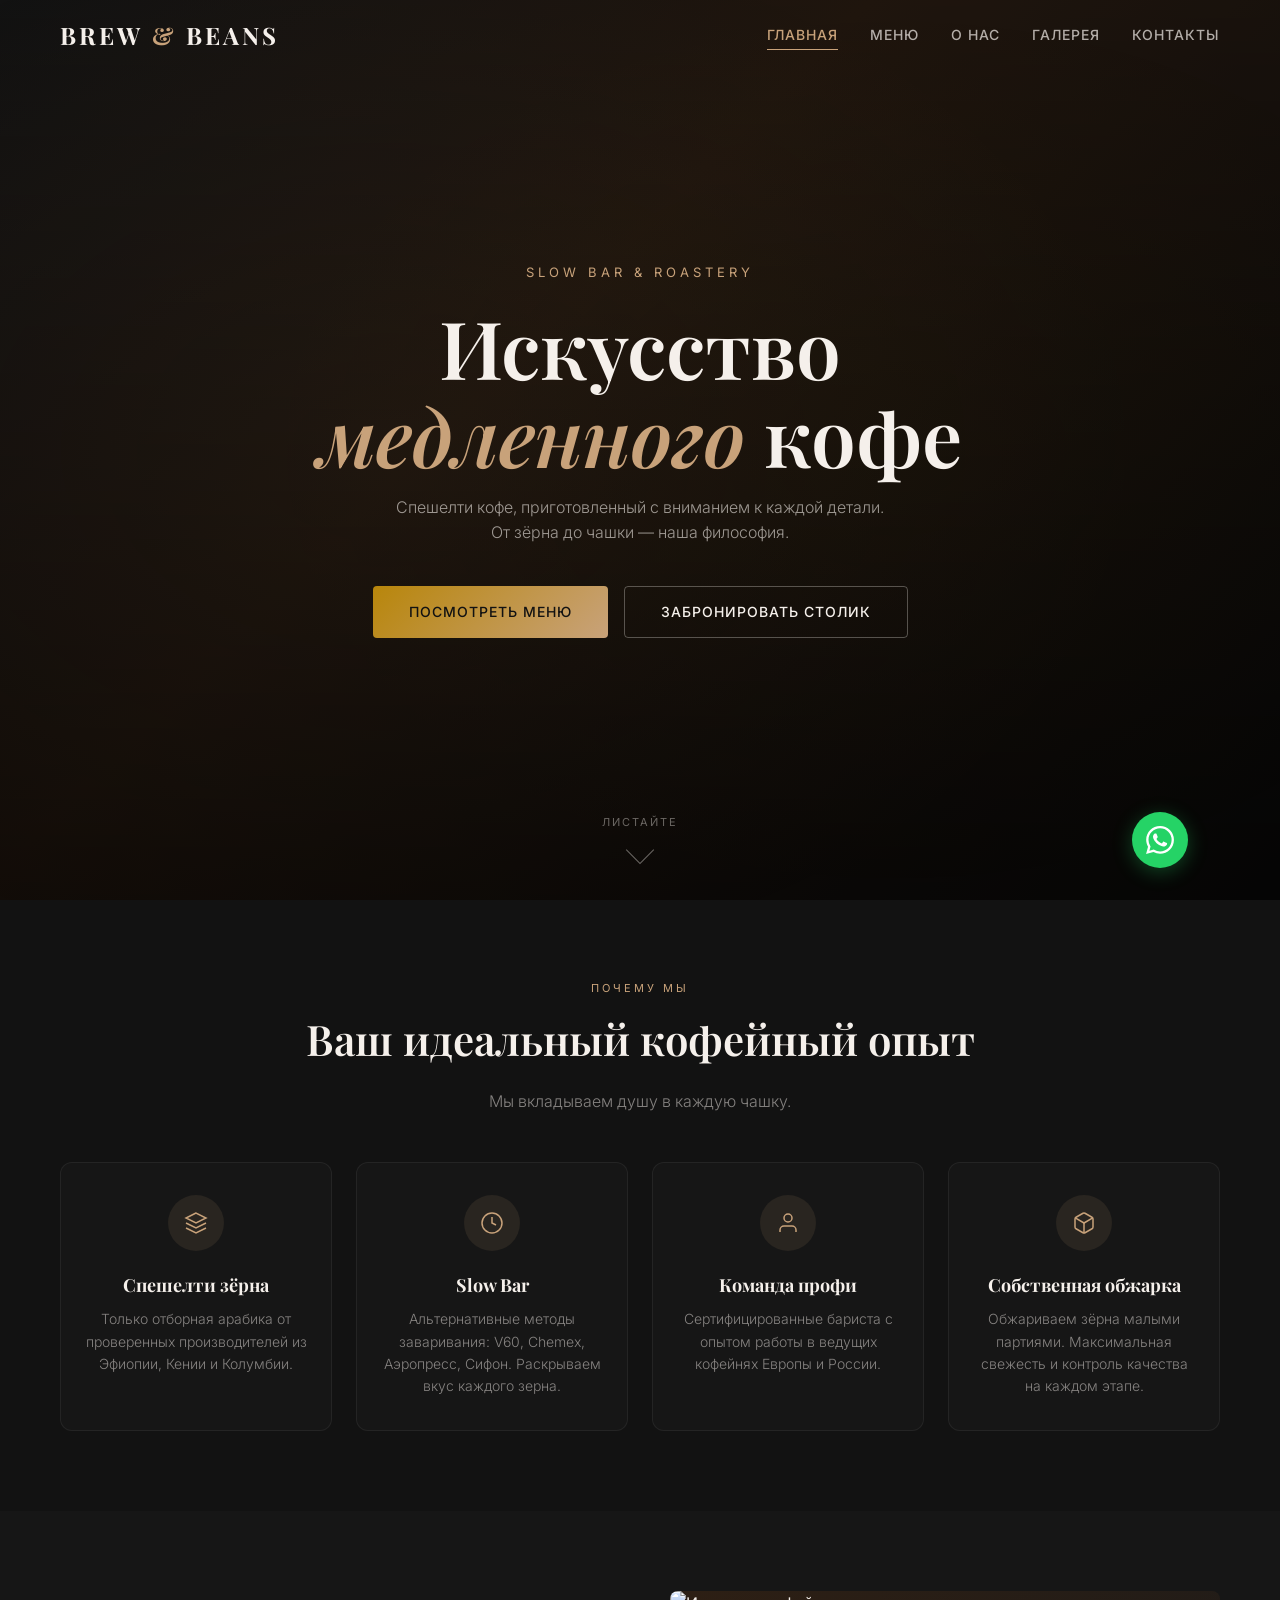
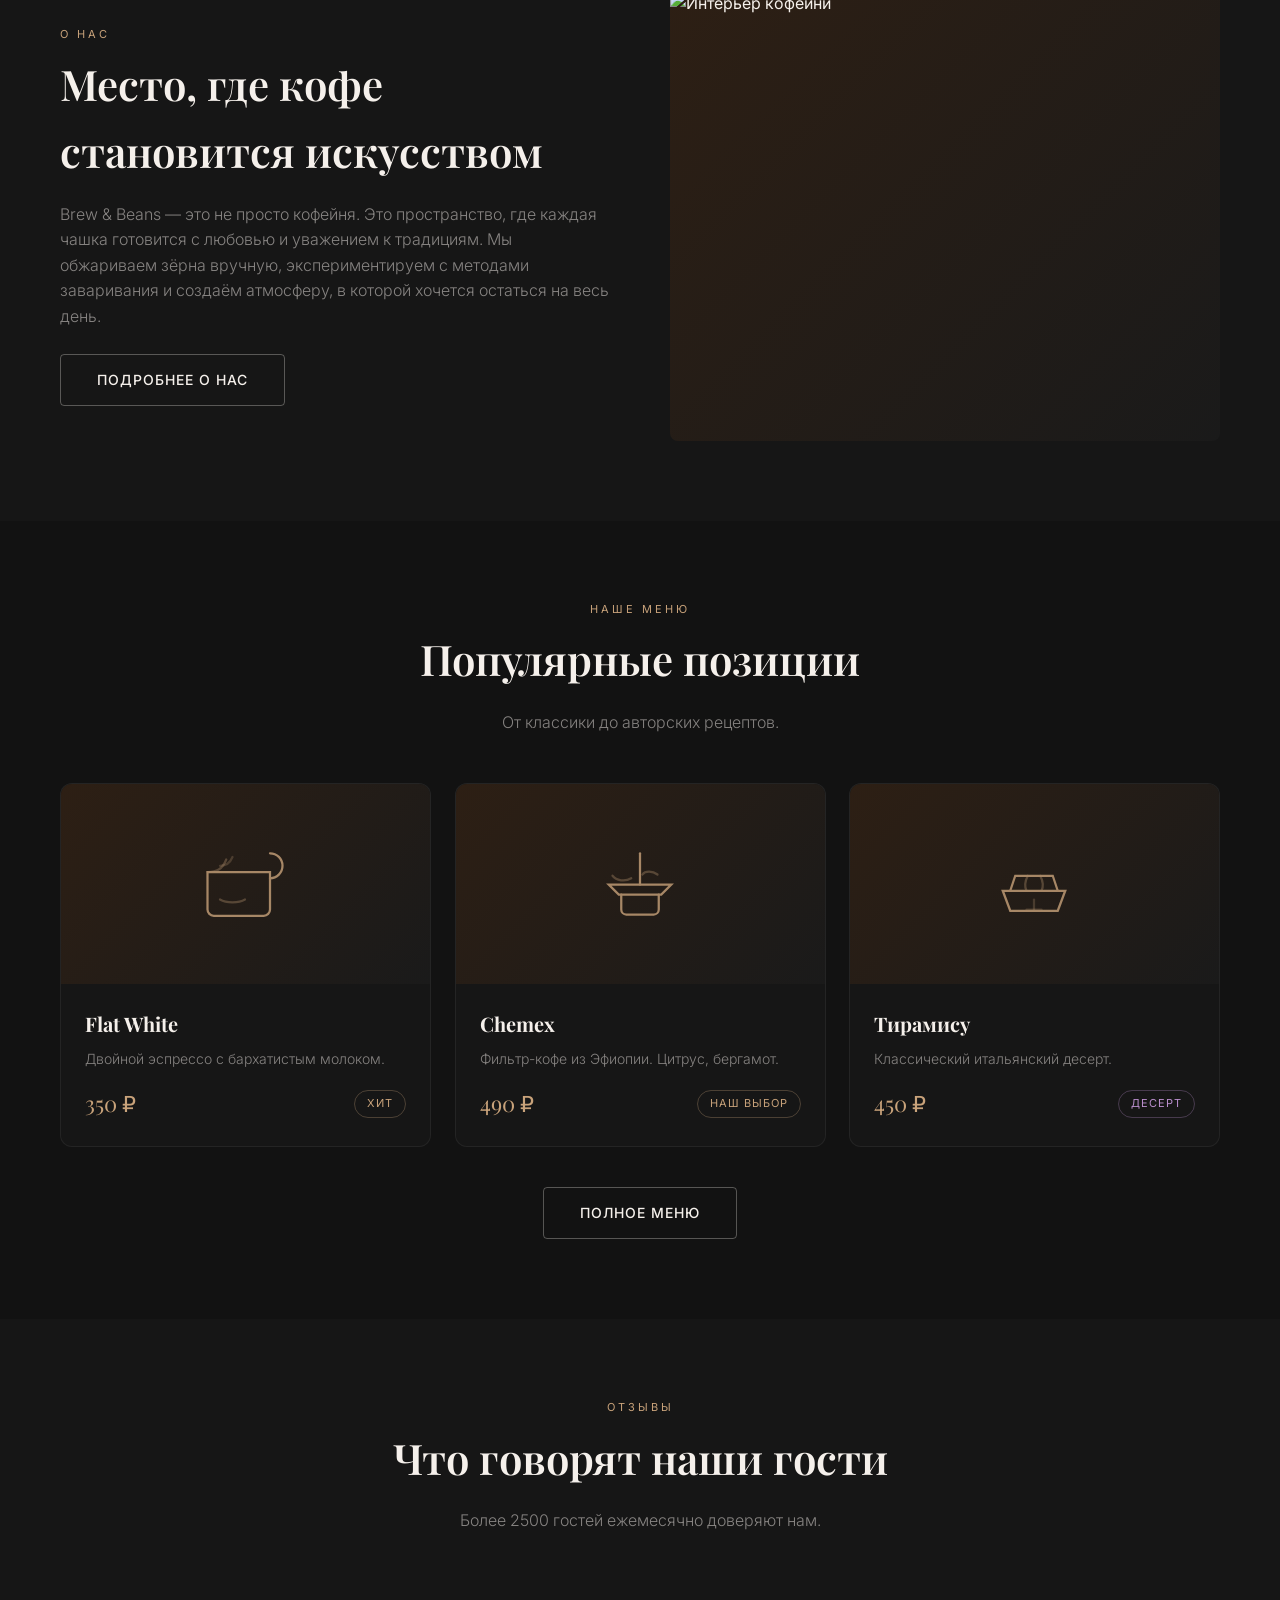
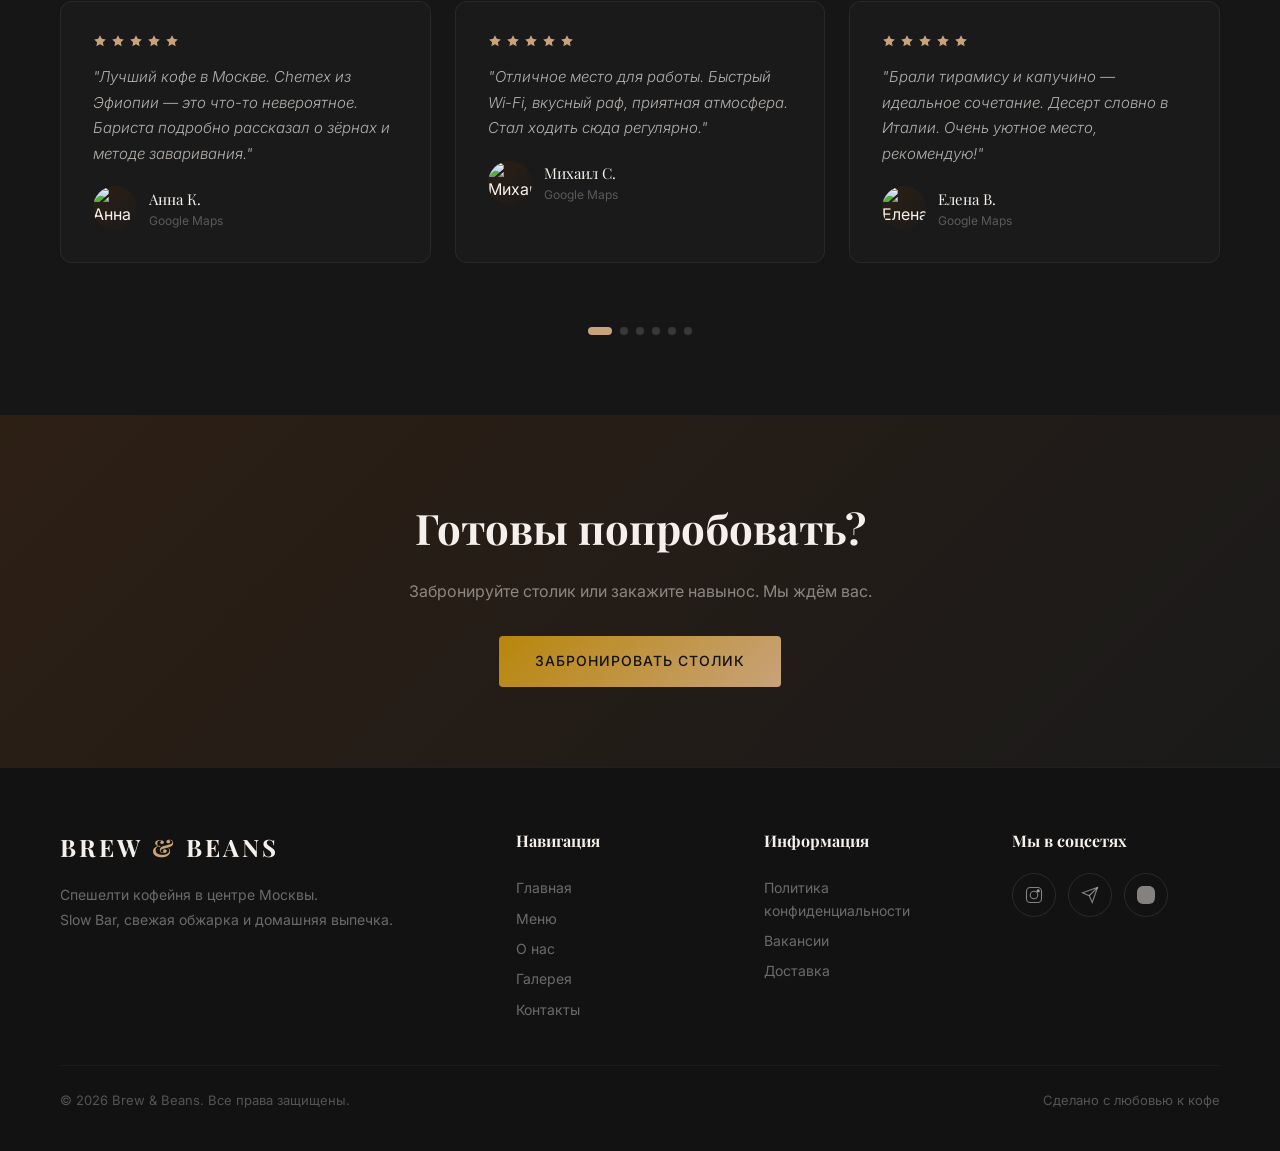
==== brew-beans/multipage/index.html @ a5027719 "Add files via upload" ====
<!DOCTYPE html>
<html lang="ru">
<head>
  <meta charset="UTF-8">
  <meta name="viewport" content="width=device-width, initial-scale=1.0">
  <title>BREW & BEANS — Спешелти кофейня в Москве</title>
  <meta name="description" content="Спешелти кофейня Brew & Beans в центре Москвы. Slow Bar, свежая обжарка, домашняя выпечка. Забронируйте столик!">
  <meta property="og:title" content="BREW & BEANS — Искусство медленного кофе">
  <meta property="og:description" content="Спешелти кофейня в центре Москвы. Slow Bar, свежая обжарка, домашняя выпечка.">
  <meta property="og:type" content="website">
  <meta property="og:locale" content="ru_RU">
  <link rel="icon" href="data:image/svg+xml,%3Csvg xmlns='http://www.w3.org/2000/svg' viewBox='0 0 100 100'%3E%3Ctext y='.9em' font-size='90'%3E☕%3C/text%3E%3C/svg%3E">
  <link rel="preconnect" href="https://fonts.googleapis.com">
  <link rel="preconnect" href="https://fonts.gstatic.com" crossorigin>
  <link href="https://fonts.googleapis.com/css2?family=Inter:wght@300;400;500;600&family=Playfair+Display:ital,wght@0,400;0,500;0,600;0,700;1,400&display=swap" rel="stylesheet">
  <link rel="stylesheet" href="css/style.css">
</head>
<body>

<!-- ========== ШАПКА ========== -->
<header class="header" id="header">
  <div class="container">
    <a href="index.html" class="logo">BREW <span>&</span> BEANS</a>
    <nav class="nav">
      <a href="index.html" class="active">Главная</a>
      <a href="menu.html">Меню</a>
      <a href="about.html">О нас</a>
      <a href="gallery.html">Галерея</a>
      <a href="contact.html">Контакты</a>
    </nav>
    <button class="burger" id="burger" type="button" aria-label="Меню">
      <span></span><span></span><span></span>
    </button>
  </div>
</header>

<!-- ========== МОБИЛЬНОЕ МЕНЮ ========== -->
<div class="mobile-menu" id="mobileMenu">
  <a href="index.html" data-mobile-link>Главная</a>
  <a href="menu.html" data-mobile-link>Меню</a>
  <a href="about.html" data-mobile-link>О нас</a>
  <a href="gallery.html" data-mobile-link>Галерея</a>
  <a href="contact.html" data-mobile-link>Контакты</a>
</div>

<!-- ========== HERO ========== -->
<section class="hero" id="hero">
  <div class="hero-overlay"></div>
  <div class="hero-parallax"></div>
  <div class="hero-content">
    <p class="hero-subtitle reveal">Slow Bar & Roastery</p>
    <h1 class="hero-title reveal reveal-delay-1">
      Искусство <i>медленного</i> кофе
    </h1>
    <p class="hero-desc reveal reveal-delay-2">
      Спешелти кофе, приготовленный с вниманием к каждой детали.
      От зёрна до чашки — наша философия.
    </p>
    <div class="hero-buttons reveal reveal-delay-3">
      <a href="menu.html" class="btn btn-primary">Посмотреть меню</a>
      <a href="contact.html" class="btn btn-outline">Забронировать столик</a>
    </div>
  </div>
  <div class="hero-scroll">
    <span>Листайте</span>
    <div class="arrow"></div>
  </div>
</section>

<!-- ========== ПРЕИМУЩЕСТВА ========== -->
<section class="section">
  <div class="container">
    <div style="text-align: center; margin-bottom: 16px;">
      <p class="section-label reveal">Почему мы</p>
      <h2 class="section-title reveal reveal-delay-1">
        Ваш идеальный кофейный опыт
      </h2>
      <p class="section-desc reveal reveal-delay-2" style="margin: 0 auto;">
        Мы вкладываем душу в каждую чашку.
      </p>
    </div>
    <div class="features-grid">
      <div class="feature-card reveal reveal-delay-1">
        <div class="feature-icon">
          <svg width="24" height="24" viewBox="0 0 24 24" fill="none" stroke="currentColor" stroke-width="1.5"><path d="M12 2L2 7l10 5 10-5-10-5z"/><path d="M2 17l10 5 10-5"/><path d="M2 12l10 5 10-5"/></svg>
        </div>
        <h3>Спешелти зёрна</h3>
        <p>Только отборная арабика от проверенных производителей из Эфиопии, Кении и Колумбии.</p>
      </div>
      <div class="feature-card reveal reveal-delay-2">
        <div class="feature-icon">
          <svg width="24" height="24" viewBox="0 0 24 24" fill="none" stroke="currentColor" stroke-width="1.5"><circle cx="12" cy="12" r="10"/><polyline points="12 6 12 12 16 14"/></svg>
        </div>
        <h3>Slow Bar</h3>
        <p>Альтернативные методы заваривания: V60, Chemex, Аэропресс, Сифон. Раскрываем вкус каждого зерна.</p>
      </div>
      <div class="feature-card reveal reveal-delay-3">
        <div class="feature-icon">
          <svg width="24" height="24" viewBox="0 0 24 24" fill="none" stroke="currentColor" stroke-width="1.5"><path d="M20 21v-2a4 4 0 0 0-4-4H8a4 4 0 0 0-4 4v2"/><circle cx="12" cy="7" r="4"/></svg>
        </div>
        <h3>Команда профи</h3>
        <p>Сертифицированные бариста с опытом работы в ведущих кофейнях Европы и России.</p>
      </div>
      <div class="feature-card reveal reveal-delay-4">
        <div class="feature-icon">
          <svg width="24" height="24" viewBox="0 0 24 24" fill="none" stroke="currentColor" stroke-width="1.5"><path d="M21 16V8a2 2 0 0 0-1-1.73l-7-4a2 2 0 0 0-2 0l-7 4A2 2 0 0 0 3 8v8a2 2 0 0 0 1 1.73l7 4a2 2 0 0 0 2 0l7-4A2 2 0 0 0 21 16z"/><polyline points="3.27 6.96 12 12.01 20.73 6.96"/><line x1="12" y1="22.08" x2="12" y2="12"/></svg>
        </div>
        <h3>Собственная обжарка</h3>
        <p>Обжариваем зёрна малыми партиями. Максимальная свежесть и контроль качества на каждом этапе.</p>
      </div>
    </div>
  </div>
</section>

<!-- ========== О НАС (ПРЕВЬЮ) ========== -->
<section class="section" style="background: rgba(255,255,255,0.015);">
  <div class="container">
    <div class="about-preview-grid">
      <div>
        <p class="section-label reveal">О нас</p>
        <h2 class="section-title reveal reveal-delay-1">
          Место, где кофе<br>становится искусством
        </h2>
        <p class="section-desc reveal reveal-delay-2" style="margin-bottom: 24px;">
          Brew & Beans — это не просто кофейня. Это пространство,
          где каждая чашка готовится с любовью и уважением к традициям.
          Мы обжариваем зёрна вручную, экспериментируем с методами
          заваривания и создаём атмосферу, в которой хочется
          остаться на весь день.
        </p>
        <div class="reveal reveal-delay-3">
          <a href="about.html" class="btn btn-outline">Подробнее о нас</a>
        </div>
      </div>
      <img
        class="about-preview-image reveal reveal-delay-1"
        src="https://images.unsplash.com/photo-1495474472287-4d71bcdd2085?auto=format&fit=crop&w=800&h=900&q=80"
        alt="Интерьер кофейни"
        loading="lazy"
      >
    </div>
  </div>
</section>

<!-- ========== МЕНЮ (ПРЕВЬЮ) ========== -->
<section class="section">
  <div class="container">
    <div style="text-align: center; margin-bottom: 16px;">
      <p class="section-label reveal">Наше меню</p>
      <h2 class="section-title reveal reveal-delay-1">
        Популярные позиции
      </h2>
      <p class="section-desc reveal reveal-delay-2" style="margin: 0 auto;">
        От классики до авторских рецептов.
      </p>
    </div>
    <div class="menu-grid" id="indexMenuGrid">
      <!-- JS -->
    </div>
    <div style="text-align: center; margin-top: 40px;" class="reveal">
      <a href="menu.html" class="btn btn-outline">Полное меню</a>
    </div>
  </div>
</section>

<!-- ========== ОТЗЫВЫ ========== -->
<section class="section" style="background:rgba(255,255,255,0.015);">
  <div class="container">
    <div style="text-align: center; margin-bottom: 16px;">
      <p class="section-label reveal">Отзывы</p>
      <h2 class="section-title reveal reveal-delay-1">Что говорят наши гости</h2>
      <p class="section-desc reveal reveal-delay-2" style="margin: 0 auto;">Более 2500 гостей ежемесячно доверяют нам.</p>
    </div>
    <div class="reviews-track reveal" id="reviewsTrack"></div>
    <div class="reviews-dots reveal" id="reviewsDots"></div>
  </div>
</section>

<!-- ========== CTA ========== -->
<section class="cta">
  <div class="container">
    <h2 class="reveal">Готовы попробовать?</h2>
    <p class="reveal reveal-delay-1">Забронируйте столик или закажите навынос. Мы ждём вас.</p>
    <div class="reveal reveal-delay-2">
      <a href="contact.html" class="btn btn-primary">Забронировать столик</a>
    </div>
  </div>
</section>

<!-- ========== ПОДВАЛ ========== -->
<footer class="footer" id="footer">
  <div class="container">
    <div class="footer-grid">
      <div class="footer-brand">
        <a href="index.html" class="logo">BREW <span>&</span> BEANS</a>
        <p>Спешелти кофейня в центре Москвы.<br>Slow Bar, свежая обжарка и домашняя выпечка.</p>
      </div>
      <div class="footer-links">
        <h4>Навигация</h4>
        <a href="index.html">Главная</a>
        <a href="menu.html">Меню</a>
        <a href="about.html">О нас</a>
        <a href="gallery.html">Галерея</a>
        <a href="contact.html">Контакты</a>
      </div>
      <div class="footer-links">
        <h4>Информация</h4>
        <a href="#">Политика конфиденциальности</a>
        <a href="#">Вакансии</a>
        <a href="#">Доставка</a>
      </div>
      <div>
        <h4>Мы в соцсетях</h4>
        <div class="footer-social">
          <a href="#" aria-label="Instagram">
            <svg width="18" height="18" viewBox="0 0 24 24" fill="none" stroke="currentColor" stroke-width="1.5"><rect x="2" y="2" width="20" height="20" rx="5"/><circle cx="12" cy="12" r="5"/><circle cx="17.5" cy="6.5" r="1.5" fill="currentColor"/></svg>
          </a>
          <a href="#" aria-label="Telegram">
            <svg width="18" height="18" viewBox="0 0 24 24" fill="none" stroke="currentColor" stroke-width="1.5"><path d="M22 2 11 13"/><path d="M22 2 15 22 11 13 2 9 22 2z"/></svg>
          </a>
          <a href="#" aria-label="VK">
            <svg width="18" height="18" viewBox="0 0 24 24" fill="currentColor"><path d="M15.684 0H8.316C3.606 0 0 3.606 0 8.316v7.368C0 20.394 3.606 24 8.316 24h7.368C20.394 24 24 20.394 24 15.684V8.316C24 3.606 20.394 0 15.684 0zm3.6 16.772h-1.5c-.6 0-.78-.456-1.44-1.296-.72-.78-1.02-.876-1.2-.876-.24 0-.36.12-.36.72v1.02c0 .3-.12.48-.54.48a5.11 5.11 0 0 1-2.22-.9c-1.56-.96-2.76-2.88-2.88-3.06-.12-.24-.24-.48-.24-.72 0-.18.12-.36.24-.36s.36-.12.48-.12.18-.12.12-.24c-.06-.12-.24-.48-.36-.72-.3-.72-.84-1.56-1.2-2.04-.18-.24-.36-.36-.6-.36h-.48c-.18 0-.36.12-.36.36v.6c0 .36.12.72.24 1.02.6 1.2 1.56 2.28 1.68 2.4.12.12.24.24.24.36 0 .12-.12.24-.24.36-.24.24-.36.48-.36.72 0 .24.12.48.24.6.6.72 1.68 1.74 1.68 1.74s.12.12.12.24c0 .12-.12.24-.24.36-.36.36-1.08 1.2-1.2 1.44-.12.24-.36.48-.12.72.24.24.72.36 1.08.48.48.12.96.36 1.44.72.48.36.96.84 1.44 1.44.36.48.72.96 1.08 1.2.24.12.48.24.72.24h1.5c.36 0 .6-.24.6-.6v-1.44c0-.36.12-.6.36-.6.24 0 .48.12.84.6.24.36.48.72.84 1.08.24.24.48.48.84.48h1.5c.36 0 .6-.24.6-.6-.06-.48-.84-1.44-1.68-2.4-.48-.6-.84-1.08-.96-1.32-.12-.24-.12-.48 0-.72.12-.24.6-.72 1.08-1.2.72-.72 1.56-1.68 1.8-2.16.24-.48.48-.84.6-1.08.12-.24 0-.48-.24-.48z"/></svg>
          </a>
        </div>
      </div>
    </div>
    <div class="footer-bottom">
      <span>&copy; 2026 Brew & Beans. Все права защищены.</span>
      <span>Сделано с любовью к кофе</span>
    </div>
  </div>
</footer>

<!-- ========== WHATSAPP ========== -->
<a class="whatsapp-float" href="https://wa.me/79853697595" target="_blank" rel="noopener" aria-label="WhatsApp">
  <svg viewBox="0 0 24 24"><path d="M17.472 14.382c-.297-.149-1.758-.867-2.03-.967-.273-.099-.471-.148-.67.15-.197.297-.767.966-.94 1.164-.173.199-.347.223-.644.075-.297-.15-1.255-.463-2.39-1.475-.883-.788-1.48-1.761-1.653-2.059-.173-.297-.018-.458.13-.606.134-.133.298-.347.446-.52.149-.174.198-.298.298-.497.099-.198.05-.371-.025-.52-.075-.149-.669-1.612-.916-2.207-.242-.579-.487-.5-.669-.51-.173-.008-.371-.01-.57-.01-.198 0-.52.074-.792.372-.272.297-1.04 1.016-1.04 2.479 0 1.462 1.065 2.875 1.213 3.074.149.198 2.096 3.2 5.077 4.487.709.306 1.262.489 1.694.625.712.227 1.36.195 1.871.118.571-.085 1.758-.719 2.006-1.413.248-.694.248-1.289.173-1.413-.074-.124-.272-.198-.57-.347m-5.421 7.403h-.004a9.87 9.87 0 01-5.031-1.378l-.361-.214-3.741.982.998-3.648-.235-.374a9.86 9.86 0 01-1.51-5.26c.001-5.45 4.436-9.884 9.888-9.884 2.64 0 5.122 1.03 6.988 2.898a9.825 9.825 0 012.893 6.994c-.003 5.45-4.437 9.884-9.885 9.884m8.413-18.297A11.815 11.815 0 0012.05 0C5.495 0 .16 5.335.157 11.892c0 2.096.547 4.142 1.588 5.945L.057 24l6.305-1.654a11.882 11.882 0 005.683 1.448h.005c6.554 0 11.89-5.335 11.893-11.893a11.821 11.821 0 00-3.48-8.413z"/></svg>
</a>

<!-- ========== КНОПКА НАВЕРХ ========== -->
<button class="scroll-top" id="scrollTop" type="button" aria-label="Наверх">
  <svg width="20" height="20" viewBox="0 0 24 24" fill="none" stroke="currentColor" stroke-width="2"><polyline points="18 15 12 9 6 15"/></svg>
</button>

<!-- ========== СКРИПТЫ ========== -->
<script>
(function() {
  'use strict';

  /* Particles */
  (function() {
    var hero = document.querySelector('.hero');
    if (!hero) return;
    var container = document.createElement('div');
    container.className = 'particles';
    hero.appendChild(container);
    for (var i = 0; i < 20; i++) {
      var p = document.createElement('div');
      p.className = 'particle';
      p.style.left = Math.random() * 100 + '%';
      p.style.animationDelay = Math.random() * 8 + 's';
      p.style.animationDuration = (6 + Math.random() * 6) + 's';
      p.style.width = p.style.height = (3 + Math.random() * 5) + 'px';
      p.style.background = ['#C8A27A','#B8860B','#D4A574','#A67C52'][Math.floor(Math.random() * 4)];
      container.appendChild(p);
    }
  })();

  /* Parallax */
  var parallaxEl = document.querySelector('.hero-parallax');
  if (parallaxEl) {
    window.addEventListener('scroll', function() {
      var y = window.pageYOffset || document.documentElement.scrollTop;
      if (window.innerWidth > 767) {
        parallaxEl.style.transform = 'translateY(' + (y * 0.35) + 'px)';
      }
    }, { passive: true });
  }

  /* Menu data */
  var preview = [
    { id: 1, title: 'Flat White', desc: 'Двойной эспрессо с бархатистым молоком.', price: 350, badge: 'Хит' },
    { id: 2, title: 'Chemex', desc: 'Фильтр-кофе из Эфиопии. Цитрус, бергамот.', price: 490, badge: 'Наш выбор' },
    { id: 3, title: 'Тирамису', desc: 'Классический итальянский десерт.', price: 450, badge: 'Десерт' }
  ];

  function badgeClass(name) {
    if (name === 'Хит' || name === 'Наш выбор') return 'hit';
    if (name === 'Новинка') return 'new';
    if (name === 'Десерт') return 'dessert';
    if (name === 'Выпечка') return 'baking';
    return '';
  }

  var grid = document.getElementById('indexMenuGrid');
  if (grid) {
    preview.forEach(function(item) {
      var card = document.createElement('div');
      card.className = 'menu-card reveal';
      card.innerHTML =
        '<div class="menu-card-img" style="display:flex;align-items:center;justify-content:center;padding:32px;">' +
          '<svg viewBox="0 0 80 60" fill="none" stroke="#C8A27A" stroke-width="1.8" stroke-linecap="round" style="width:100%;max-width:100px;height:auto;opacity:0.8;">' +
            (item.id === 1 ? '<path d="M10 20h50v30a5 5 0 0 1-5 5H15a5 5 0 0 1-5-5V20z"/><path d="M60 25a10 10 0 0 0 0-20"/><path d="M25 10c-3 8-8 10-15 10" opacity="0.4"/><path d="M30 8c-2 5-5 7-10 7" opacity="0.3"/><path d="M20 42c5 3 15 3 20 0" opacity="0.4"/>' :
             item.id === 2 ? '<path d="M40 5v25"/><path d="M15 30h50l-8 8H23l-8-8z"/><path d="M25 38v12a4 4 0 0 0 4 4h22a4 4 0 0 0 4-4V38"/><path d="M33 25c-5 3-12 2-15-2" opacity="0.4"/><path d="M42 22c2-3 8-3 12 0" opacity="0.4"/>' :
             '<path d="M15 35h50l-6 16H21l-6-16z"/><path d="M21 35l4-12h30l4 12"/><path d="M35 23c-2 4-3 8-1 12" opacity="0.4"/><path d="M45 23c2 4 3 8 1 12" opacity="0.4"/><path d="M40 42v8" opacity="0.3"/><path d="M34 50h12" opacity="0.3"/>') +
          '</svg>' +
        '</div>' +
        '<div class="menu-card-body">' +
          '<h3 class="menu-card-title">' + item.title + '</h3>' +
          '<p class="menu-card-desc">' + item.desc + '</p>' +
          '<div class="menu-card-footer">' +
            '<span class="menu-card-price">' + item.price + ' ₽</span>' +
            '<span class="menu-card-badge' + (badgeClass(item.badge) ? ' ' + badgeClass(item.badge) : '') + '">' + item.badge + '</span>' +
          '</div>' +
        '</div>';
      grid.appendChild(card);
    });
  }
})();
</script>
<script src="js/main.js"></script>
<script>
(function() {
  var cards = document.querySelectorAll('#indexMenuGrid .menu-card.reveal');
  setTimeout(function() {
    cards.forEach(function(card) {
      if (window.BB && window.BB.revealObserver) {
        window.BB.revealObserver.observe(card);
      }
    });
  }, 50);
})();
</script>

<script>
(function() {
  'use strict';
  var reviews = [
    { name: 'Анна К.', text: 'Лучший кофе в Москве. Chemex из Эфиопии — это что-то невероятное. Бариста подробно рассказал о зёрнах и методе заваривания.', stars: 5, src: 'https://images.unsplash.com/photo-1494790108377-be9c29b29330?auto=format&fit=crop&w=100&h=100&q=80' },
    { name: 'Михаил С.', text: 'Отличное место для работы. Быстрый Wi-Fi, вкусный раф, приятная атмосфера. Стал ходить сюда регулярно.', stars: 5, src: 'https://images.unsplash.com/photo-1507003211169-0a1dd7228f2d?auto=format&fit=crop&w=100&h=100&q=80' },
    { name: 'Елена В.', text: 'Брали тирамису и капучино — идеальное сочетание. Десерт словно в Италии. Очень уютное место, рекомендую!', stars: 5, src: 'https://images.unsplash.com/photo-1438761681033-6461ffad8d80?auto=format&fit=crop&w=100&h=100&q=80' },
    { name: 'Дмитрий К.', text: 'Отличный фильтр-кофе и знающие бариста. Есть альтернативные методы заваривания. Цены адекватные для спешелти.', stars: 4, src: 'https://images.unsplash.com/photo-1472099645785-5658abf4ff4e?auto=format&fit=crop&w=100&h=100&q=80' },
    { name: 'Ольга П.', text: 'Обожаю этот кофейный уголок. Всегда свежая выпечка, приветливый персонал. Отличное место для завтрака в выходной.', stars: 5, src: 'https://images.unsplash.com/photo-1544005313-94ddf0286df2?auto=format&fit=crop&w=100&h=100&q=80' },
    { name: 'Алексей Р.', text: 'Хороший спешелти-кофе, приятная обстановка. Единственное — иногда шумновато в часы пик. Но качество кофе перекрывает всё.', stars: 4, src: 'https://images.unsplash.com/photo-1506794778202-cad84cf45f1d?auto=format&fit=crop&w=100&h=100&q=80' }
  ];

  var track = document.getElementById('reviewsTrack');
  var dots = document.getElementById('reviewsDots');
  if (!track || !dots) return;

  reviews.forEach(function(r) {
    var card = document.createElement('div');
    card.className = 'review-card';
    var starsHtml = '';
    for (var i = 0; i < 5; i++) starsHtml += '<svg width="14" height="14" viewBox="0 0 24 24"' + (i < r.stars ? ' fill="#C8A27A"' : ' fill="rgba(255,255,255,0.1)"') + '><path d="M12 2l3.09 6.26L22 9.27l-5 4.87 1.18 6.88L12 17.77l-6.18 3.25L7 14.14 2 9.27l6.91-1.01L12 2z"/></svg>';
    card.innerHTML =
      '<div class="review-stars">' + starsHtml + '</div>' +
      '<p class="review-text">"' + r.text + '"</p>' +
      '<div class="review-author">' +
        '<div class="review-avatar"><img src="' + r.src + '" alt="' + r.name + '" loading="lazy"></div>' +
        '<div><div class="review-name">' + r.name + '</div><div class="review-source">Google Maps</div></div>' +
      '</div>';
    track.appendChild(card);
  });
  /* Clone first card for seamless infinite forward loop */
  var firstCard = track.querySelector('.review-card');
  var REAL_COUNT;
  if (firstCard) {
    var clone = firstCard.cloneNode(true);
    track.appendChild(clone);
    REAL_COUNT = track.querySelectorAll('.review-card').length - 1;
  } else {
    REAL_COUNT = 0;
  }

  var scrollTimer;
  function getMaxScroll() {
    return track.scrollWidth - track.clientWidth;
  }
  function updateDots() {
    if (!REAL_COUNT) return;
    var ms = getMaxScroll();
    var ratio = ms > 0 ? track.scrollLeft / ms : 0;
    var active = Math.round(ratio * (REAL_COUNT - 1));
    dots.querySelectorAll('.reviews-dot').forEach(function(dot, i) {
      dot.classList.toggle('active', i === active);
    });
  }

  reviews.forEach(function(_, i) {
    var dot = document.createElement('button');
    dot.className = 'reviews-dot' + (i === 0 ? ' active' : '');
    dot.setAttribute('aria-label', 'Отзыв ' + (i + 1));
    (function(idx) {
      dot.addEventListener('click', function() {
        var ms = getMaxScroll();
        track.scrollTo({ left: ms * idx / (REAL_COUNT - 1), behavior: 'smooth' });
      });
    })(i);
    dots.appendChild(dot);
  });

  /* Drag to scroll */
  var isDragging = false, startX = 0, scrollStart = 0;
  track.addEventListener('mousedown', function(e) {
    isDragging = true;
    track.classList.add('dragging');
    startX = e.pageX;
    scrollStart = track.scrollLeft;
  });
  window.addEventListener('mousemove', function(e) {
    if (!isDragging) return;
    e.preventDefault();
    track.scrollLeft = scrollStart - (e.pageX - startX);
  });
  window.addEventListener('mouseup', function() {
    if (!isDragging) return;
    isDragging = false;
    track.classList.remove('dragging');
  });

  /* Auto-play */
  var autoTimer;
  function startAuto() {
    autoTimer = setInterval(function() {
      var ms = getMaxScroll();
      var ratio = ms > 0 ? track.scrollLeft / ms : 0;
      var cur = Math.round(ratio * (REAL_COUNT - 1));
      var next = (cur + 1) % REAL_COUNT;
      if (next === 0) {
        /* Scroll to clone, then instantly reset to 0 */
        track.scrollTo({ left: ms, behavior: 'smooth' });
        requestAnimationFrame(function check() {
          if (track.scrollLeft >= ms - 5) {
            track.scrollLeft = 0;
            updateDots();
          } else {
            requestAnimationFrame(check);
          }
        });
      } else {
        track.scrollTo({ left: ms * next / (REAL_COUNT - 1), behavior: 'smooth' });
      }
    }, 3500);
  }
  function stopAuto() { clearInterval(autoTimer); }
  startAuto();
  track.addEventListener('scroll', function() {
    /* At clone → snap back instantly */
    if (getMaxScroll() > 0 && track.scrollLeft >= getMaxScroll() - 5) {
      track.scrollLeft = 0;
    }
    clearTimeout(scrollTimer);
    scrollTimer = setTimeout(updateDots, 50);
  }, { passive: true });
  track.addEventListener('mouseenter', stopAuto);
  track.addEventListener('mouseleave', startAuto);
  track.addEventListener('touchstart', stopAuto, { passive: true });
  track.addEventListener('touchend', startAuto, { passive: true });
})();
</script>

</body>
</html>
---- brew-beans/multipage/css/style.css ----
*, *::before, *::after { margin: 0; padding: 0; box-sizing: border-box; }
html { scroll-behavior: smooth; }
body {
  font-family: 'Inter', -apple-system, BlinkMacSystemFont, sans-serif;
  background: #121212;
  color: #F5F0EB;
  line-height: 1.6;
  overflow-x: hidden;
  -webkit-font-smoothing: antialiased;
}
img { display: block; max-width: 100%; height: auto; }
a { text-decoration: none; color: inherit; }
ul { list-style: none; }
.container { max-width: 1200px; margin: 0 auto; padding: 0 20px; }

.btn {
  display: inline-flex; align-items: center; justify-content: center;
  padding: 14px 36px;
  font-family: 'Inter', sans-serif;
  font-size: 14px; font-weight: 500;
  letter-spacing: 1px; text-transform: uppercase;
  border-radius: 4px;
  cursor: pointer;
  transition: all 0.3s ease;
  min-height: 48px;
  -webkit-tap-highlight-color: transparent;
}
.btn-primary {
  background: linear-gradient(135deg, #B8860B, #C8A27A);
  color: #121212;
  border: none;
}
.btn-primary:hover {
  transform: translateY(-2px);
  box-shadow: 0 8px 24px rgba(200,162,122,0.3);
}
.btn-outline {
  background: transparent;
  color: #F5F0EB;
  border: 1px solid rgba(245,240,235,0.3);
}
.btn-outline:hover {
  border-color: #C8A27A;
  color: #C8A27A;
  transform: translateY(-2px);
}
.btn-sm {
  padding: 10px 24px;
  font-size: 12px;
  min-height: 40px;
}

.page-header {
  padding: 140px 0 60px;
  text-align: center;
  background: linear-gradient(135deg, #1a1a1a 0%, #2d1f14 40%, #0d0d0d 100%);
  position: relative;
  overflow: hidden;
}
.page-header::before {
  content: '';
  position: absolute; inset: 0;
  background:
    radial-gradient(ellipse at 30% 50%, rgba(200,162,122,0.08) 0%, transparent 60%),
    radial-gradient(ellipse at 70% 50%, rgba(184,134,11,0.05) 0%, transparent 50%);
}
.page-header .container { position: relative; z-index: 1; }
.page-label {
  font-size: 11px; letter-spacing: 3px; text-transform: uppercase;
  color: #C8A27A; margin-bottom: 8px;
}
.page-title {
  font-family: 'Playfair Display', serif;
  font-size: clamp(36px, 5vw, 56px);
  font-weight: 600;
  margin-bottom: 16px;
  color: #F5F0EB;
}
.page-desc {
  color: rgba(245,240,235,0.5);
  font-weight: 300;
  font-size: 16px;
  max-width: 560px;
  margin: 0 auto;
}
.breadcrumbs {
  display: flex;
  gap: 8px;
  justify-content: center;
  margin-bottom: 20px;
  font-size: 13px;
  color: rgba(245,240,235,0.4);
}
.breadcrumbs a { color: #C8A27A; }
.breadcrumbs a:hover { text-decoration: underline; }

.section { padding: 80px 0; }
.section-label {
  font-size: 11px; letter-spacing: 3px; text-transform: uppercase;
  color: #C8A27A; margin-bottom: 8px;
}
.section-title {
  font-family: 'Playfair Display', serif;
  font-size: clamp(28px, 4vw, 42px);
  font-weight: 600;
  margin-bottom: 16px;
  color: #F5F0EB;
}
.section-desc {
  color: rgba(245,240,235,0.5);
  font-weight: 300;
  font-size: 16px;
  max-width: 600px;
}

.reveal {
  opacity: 0;
  transform: translateY(40px);
  transition: opacity 0.7s ease, transform 0.7s ease;
}
.reveal.visible { opacity: 1; transform: translateY(0); }
.reveal-delay-1 { transition-delay: 0.1s; }
.reveal-delay-2 { transition-delay: 0.2s; }
.reveal-delay-3 { transition-delay: 0.3s; }
.reveal-delay-4 { transition-delay: 0.4s; }

/* ---------- Header ---------- */
.header {
  position: fixed; top: 0; left: 0; right: 0; z-index: 1000;
  padding: 16px 0;
  transition: background 0.4s ease, backdrop-filter 0.4s ease, padding 0.3s ease;
}
.header.scrolled {
  background: rgba(18,18,18,0.85);
  backdrop-filter: blur(20px) saturate(1.2);
  -webkit-backdrop-filter: blur(20px) saturate(1.2);
  padding: 10px 0;
}
.header .container { display: flex; align-items: center; justify-content: space-between; }
.logo {
  font-family: 'Playfair Display', serif;
  font-size: 24px; font-weight: 700;
  letter-spacing: 3px;
  color: #F5F0EB;
}
.logo span { color: #C8A27A; }

.nav { display: flex; align-items: center; gap: 32px; }
.nav a {
  font-size: 14px; font-weight: 500; letter-spacing: 1px;
  text-transform: uppercase;
  color: rgba(245,240,235,0.7);
  transition: color 0.3s ease;
  position: relative;
}
.nav a::after {
  content: '';
  position: absolute; left: 0; bottom: -4px;
  width: 0; height: 1px;
  background: #C8A27A;
  transition: width 0.3s ease;
}
.nav a:hover { color: #F5F0EB; }
.nav a:hover::after { width: 100%; }
.nav a.active { color: #C8A27A; }
.nav a.active::after { width: 100%; }

.burger {
  display: none;
  width: 28px; height: 20px;
  position: relative; z-index: 1001;
  cursor: pointer;
  background: none; border: none;
  -webkit-tap-highlight-color: transparent;
}
.burger::after {
  content: '';
  position: absolute;
  top: -14px; right: -14px; bottom: -14px; left: -14px;
}
.burger span {
  display: block;
  width: 100%; height: 2px;
  background: #F5F0EB;
  border-radius: 2px;
  position: absolute; left: 0;
  transition: transform 0.3s ease, opacity 0.3s ease, top 0.3s ease;
}
.burger span:nth-child(1) { top: 0; }
.burger span:nth-child(2) { top: 9px; }
.burger span:nth-child(3) { top: 18px; }
.burger.active span:nth-child(1) { top: 9px; transform: rotate(45deg); }
.burger.active span:nth-child(2) { opacity: 0; }
.burger.active span:nth-child(3) { top: 9px; transform: rotate(-45deg); }

.mobile-menu {
  position: fixed; inset: 0; z-index: 999;
  background: rgba(18,18,18,0.98);
  backdrop-filter: blur(24px);
  -webkit-backdrop-filter: blur(24px);
  display: flex;
  flex-direction: column;
  align-items: center;
  justify-content: center;
  gap: 36px;
  opacity: 0;
  visibility: hidden;
  pointer-events: none;
  transform: translateY(-20px);
  transition: opacity 0.4s ease, transform 0.4s ease, visibility 0.4s ease;
}
.mobile-menu.open { opacity: 1; visibility: visible; transform: translateY(0); pointer-events: auto; }
.mobile-menu a {
  font-family: 'Playfair Display', serif;
  font-size: 24px;
  color: #F5F0EB;
  opacity: 0.7;
  transition: opacity 0.3s ease;
  padding: 12px 24px;
  min-height: 48px;
  display: flex; align-items: center;
}
.mobile-menu a:hover, .mobile-menu a:active { opacity: 1; }

/* ---------- Hero ---------- */
.hero {
  position: relative;
  height: 100vh;
  display: flex;
  align-items: center;
  justify-content: center;
  overflow: hidden;
  background: linear-gradient(135deg, #1a1a1a 0%, #2d1f14 40%, #0d0d0d 100%);
}
.hero-overlay {
  position: absolute; inset: 0;
  background: linear-gradient(180deg, rgba(0,0,0,0.3) 0%, rgba(0,0,0,0.6) 100%);
  z-index: 1;
}
.hero-parallax {
  position: absolute; inset: -20% 0;
  background:
    radial-gradient(ellipse at 30% 50%, rgba(200,162,122,0.08) 0%, transparent 60%),
    radial-gradient(ellipse at 70% 50%, rgba(184,134,11,0.05) 0%, transparent 50%);
  z-index: 0;
  will-change: transform;
}
.hero-content {
  position: relative; z-index: 2;
  text-align: center;
  padding: 0 20px;
  max-width: 800px;
}
.hero-subtitle {
  font-size: 13px; letter-spacing: 4px;
  text-transform: uppercase;
  color: #C8A27A;
  margin-bottom: 20px;
}
.hero-title {
  font-family: 'Playfair Display', serif;
  font-size: clamp(42px, 8vw, 80px);
  font-weight: 600;
  line-height: 1.1;
  margin-bottom: 16px;
  color: #F5F0EB;
}
.hero-title i { font-style: italic; color: #C8A27A; }
.hero-desc {
  font-size: 16px; font-weight: 300;
  color: rgba(245,240,235,0.6);
  margin-bottom: 40px;
  max-width: 500px;
  margin-left: auto; margin-right: auto;
}
.hero-buttons { display: flex; gap: 16px; justify-content: center; flex-wrap: wrap; }
.hero-scroll {
  position: absolute; bottom: 40px; left: 50%;
  transform: translateX(-50%);
  z-index: 2;
  color: rgba(245,240,235,0.4);
  font-size: 11px; letter-spacing: 2px; text-transform: uppercase;
  display: flex; flex-direction: column; align-items: center; gap: 8px;
  animation: bounce-down 2s ease-in-out infinite;
}
.hero-scroll .arrow {
  width: 20px; height: 20px;
  border-right: 1px solid rgba(245,240,235,0.4);
  border-bottom: 1px solid rgba(245,240,235,0.4);
  transform: rotate(45deg);
}
@keyframes bounce-down {
  0%, 100% { transform: translateX(-50%) translateY(0); }
  50% { transform: translateX(-50%) translateY(8px); }
}

/* ---------- Features ---------- */
.features-grid {
  display: grid;
  grid-template-columns: repeat(4, 1fr);
  gap: 24px;
  margin-top: 48px;
}
.feature-card {
  background: rgba(255,255,255,0.02);
  border: 1px solid rgba(255,255,255,0.06);
  border-radius: 12px;
  padding: 32px 24px;
  text-align: center;
  transition: transform 0.4s ease, box-shadow 0.4s ease;
}
.feature-card:hover {
  transform: translateY(-6px);
  box-shadow: 0 20px 40px rgba(0,0,0,0.3);
}
.feature-icon {
  width: 56px; height: 56px;
  margin: 0 auto 20px;
  background: rgba(200,162,122,0.1);
  border-radius: 50%;
  display: flex;
  align-items: center;
  justify-content: center;
  color: #C8A27A;
}
.feature-card h3 {
  font-family: 'Playfair Display', serif;
  font-size: 18px;
  margin-bottom: 8px;
}
.feature-card p {
  font-size: 14px;
  color: rgba(245,240,235,0.5);
  font-weight: 300;
}

/* ---------- About preview ---------- */
.about-preview-grid {
  display: grid;
  grid-template-columns: 1fr 1fr;
  gap: 60px;
  align-items: center;
}
.about-preview-image {
  width: 100%; height: 450px;
  object-fit: cover;
  border-radius: 8px;
  background: linear-gradient(135deg, #2d1f14, #1a1a1a);
}

/* ---------- CTA ---------- */
.cta {
  padding: 80px 0;
  text-align: center;
  background: linear-gradient(135deg, #2d1f14 0%, #1a1a1a 100%);
}
.cta h2 {
  font-family: 'Playfair Display', serif;
  font-size: clamp(28px, 4vw, 42px);
  margin-bottom: 16px;
}
.cta p {
  color: rgba(245,240,235,0.5);
  margin-bottom: 32px;
  max-width: 500px;
  margin-left: auto; margin-right: auto;
}

/* ---------- Menu grid ---------- */
.menu-grid {
  display: grid;
  grid-template-columns: repeat(3, 1fr);
  gap: 24px;
  margin-top: 48px;
}
.menu-card {
  background: rgba(255,255,255,0.02);
  border: 1px solid rgba(255,255,255,0.06);
  border-radius: 12px;
  overflow: hidden;
  transition: transform 0.4s ease, box-shadow 0.4s ease;
  will-change: transform;
}
.menu-card:hover {
  transform: translateY(-8px);
  box-shadow: 0 20px 60px rgba(0,0,0,0.4);
}
.menu-card:active { transform: translateY(-4px); }
.menu-card-img {
  width: 100%; height: 200px;
  overflow: hidden;
  background: linear-gradient(135deg, #2d1f14, #1a1a1a);
  position: relative;
}
.menu-card-img img {
  width: 100%; height: 100%;
  object-fit: cover;
  transition: transform 0.5s ease;
}
.menu-card:hover .menu-card-img img { transform: scale(1.08); }
.menu-card-body { padding: 24px; }
.menu-card-title {
  font-family: 'Playfair Display', serif;
  font-size: 20px;
  margin-bottom: 8px;
  color: #F5F0EB;
}
.menu-card-desc {
  font-size: 14px;
  color: rgba(245,240,235,0.5);
  font-weight: 300;
  margin-bottom: 16px;
}
.menu-card-footer {
  display: flex;
  justify-content: space-between;
  align-items: center;
}
.menu-card-price {
  font-family: 'Playfair Display', serif;
  font-size: 22px;
  color: #C8A27A;
}
.menu-card-badge {
  font-size: 11px;
  letter-spacing: 1px;
  text-transform: uppercase;
  color: rgba(245,240,235,0.3);
  border: 1px solid rgba(255,255,255,0.06);
  padding: 4px 12px;
  border-radius: 20px;
}
.menu-card-badge.hit { color: #C8A27A; border-color: rgba(200,162,122,0.3); }
.menu-card-badge.new { color: #6fcf97; border-color: rgba(111,207,151,0.3); }
.menu-card-badge.dessert { color: #bb8fce; border-color: rgba(187,143,206,0.3); }
.menu-card-badge.baking { color: #f0b27a; border-color: rgba(240,178,122,0.3); }
.menu-card-badge.vegan { color: #6fcf97; border-color: rgba(111,207,151,0.3); }
.menu-card-badge.tea { color: #85c1e9; border-color: rgba(133,193,233,0.3); }

[id] { scroll-margin-top: 100px; }

.menu-categories {
  display: flex;
  gap: 12px;
  justify-content: center;
  flex-wrap: wrap;
  margin-bottom: 40px;
}
.menu-cat-btn {
  padding: 10px 24px;
  font-family: 'Inter', sans-serif;
  font-size: 13px;
  letter-spacing: 1px;
  text-transform: uppercase;
  background: rgba(255,255,255,0.04);
  border: 1px solid rgba(255,255,255,0.1);
  border-radius: 20px;
  color: rgba(245,240,235,0.5);
  cursor: pointer;
  transition: all 0.3s ease;
  -webkit-tap-highlight-color: transparent;
}
.menu-cat-btn:hover { border-color: #C8A27A; color: #C8A27A; }
.menu-cat-btn.active { background: #C8A27A; color: #121212; border-color: #C8A27A; }

/* ---------- Gallery ---------- */
.gallery-grid { column-count: 3; column-gap: 16px; margin-top: 48px; }
.gallery-item {
  break-inside: avoid;
  margin-bottom: 16px;
  position: relative;
  cursor: pointer;
  border-radius: 8px;
  overflow: hidden;
  background: linear-gradient(135deg, #2d1f14, #1a1a1a);
  min-height: 100px;
}
.gallery-item img { width: 100%; display: block; transition: transform 0.6s ease, filter 0.4s ease; }
.gallery-item:hover img { transform: scale(1.05); filter: brightness(0.7); }
.gallery-item-overlay {
  position: absolute; inset: 0;
  background: rgba(0,0,0,0.5);
  display: flex; align-items: center; justify-content: center;
  opacity: 0;
  transition: opacity 0.4s ease;
}
.gallery-item:hover .gallery-item-overlay { opacity: 1; }
.gallery-item-overlay span {
  color: #F5F0EB;
  font-size: 13px; letter-spacing: 2px; text-transform: uppercase;
}

/* ---------- Lightbox ---------- */
.lightbox {
  position: fixed; inset: 0; z-index: 2000;
  background: rgba(0,0,0,0.95);
  display: flex;
  align-items: center; justify-content: center;
  opacity: 0;
  visibility: hidden;
  pointer-events: none;
  transition: opacity 0.3s ease, visibility 0.3s ease;
}
.lightbox.open { opacity: 1; visibility: visible; pointer-events: auto; }
.lightbox-img {
  max-width: 90vw; max-height: 85vh;
  object-fit: contain;
  border-radius: 4px;
  transform: scale(0.9);
  transition: transform 0.3s ease;
}
.lightbox.open .lightbox-img { transform: scale(1); }
.lightbox-close {
  position: absolute; top: 24px; right: 24px;
  width: 44px; height: 44px;
  background: none; border: none; cursor: pointer;
  display: flex; align-items: center; justify-content: center;
  color: #F5F0EB; font-size: 28px;
  transition: color 0.3s ease;
  -webkit-tap-highlight-color: transparent;
}
.lightbox-close:hover { color: #C8A27A; }
.lightbox-nav {
  position: absolute; top: 50%; transform: translateY(-50%);
  width: 44px; height: 44px;
  background: none; border: none; cursor: pointer;
  color: rgba(245,240,235,0.5); font-size: 32px;
  display: flex; align-items: center; justify-content: center;
  transition: color 0.3s ease;
  -webkit-tap-highlight-color: transparent;
}
.lightbox-nav:hover { color: #F5F0EB; }
.lightbox-nav.prev { left: 16px; }
.lightbox-nav.next { right: 16px; }
.lightbox-counter {
  position: absolute; bottom: 24px;
  font-size: 13px; color: rgba(245,240,235,0.4);
  letter-spacing: 1px;
}

/* ---------- About page ---------- */
.timeline { position: relative; padding: 40px 0; }
.timeline::before {
  content: '';
  position: absolute; left: 50%; top: 0; bottom: 0;
  width: 1px;
  background: rgba(200,162,122,0.3);
  transform: translateX(-50%);
}
.timeline-item {
  display: flex;
  justify-content: flex-end;
  padding: 24px 0;
  position: relative;
  width: 50%;
}
.timeline-item:nth-child(odd) {
  align-self: flex-end;
  justify-content: flex-start;
  margin-left: 50%;
}
.timeline-item:nth-child(even) {
  padding-right: 40px;
}
.timeline-item:nth-child(odd) {
  padding-left: 40px;
}
.timeline-dot {
  position: absolute;
  width: 14px; height: 14px;
  background: #C8A27A;
  border-radius: 50%;
  top: 28px;
}
.timeline-item:nth-child(even) .timeline-dot { right: -7px; }
.timeline-item:nth-child(odd) .timeline-dot { left: -7px; }
.timeline-content {
  background: rgba(255,255,255,0.02);
  border: 1px solid rgba(255,255,255,0.06);
  border-radius: 8px;
  padding: 24px;
  max-width: 400px;
}
.timeline-year {
  font-family: 'Playfair Display', serif;
  font-size: 24px;
  color: #C8A27A;
  margin-bottom: 8px;
}
.timeline-content h3 {
  font-size: 16px;
  margin-bottom: 6px;
}
.timeline-content p {
  font-size: 14px;
  color: rgba(245,240,235,0.5);
  font-weight: 300;
}

.team-grid {
  display: grid;
  grid-template-columns: repeat(3, 1fr);
  gap: 32px;
  margin-top: 48px;
}
.team-card {
  text-align: center;
}
.team-photo {
  width: 180px; height: 180px;
  border-radius: 50%;
  margin: 0 auto 20px;
  background: linear-gradient(135deg, #2d1f14, #1a1a1a);
  overflow: hidden;
}
.team-photo img {
  width: 100%; height: 100%;
  object-fit: cover;
}
.team-card h3 {
  font-family: 'Playfair Display', serif;
  font-size: 20px;
  margin-bottom: 4px;
}
.team-card .team-role {
  font-size: 13px;
  color: #C8A27A;
  letter-spacing: 1px;
  text-transform: uppercase;
  margin-bottom: 8px;
}
.team-card p {
  font-size: 14px;
  color: rgba(245,240,235,0.5);
  font-weight: 300;
}

/* ---------- Contact ---------- */
.contact-grid {
  display: grid;
  grid-template-columns: 1fr 1fr;
  gap: 48px;
  margin-top: 48px;
}
.contact-info { display: flex; flex-direction: column; gap: 24px; }
.contact-info-item { display: flex; gap: 16px; align-items: flex-start; }
.contact-info-icon {
  width: 44px; height: 44px; min-width: 44px;
  background: rgba(200,162,122,0.1);
  border-radius: 50%;
  display: flex; align-items: center; justify-content: center;
  color: #C8A27A; font-size: 18px;
}
.contact-info-text h4 {
  font-family: 'Playfair Display', serif;
  font-size: 16px; margin-bottom: 4px;
}
.contact-info-text p {
  font-size: 14px; color: rgba(245,240,235,0.5);
}
.contact-info-text a {
  font-size: 14px; color: #C8A27A;
  transition: opacity 0.3s ease;
}
.contact-info-text a:hover { opacity: 0.7; }
.contact-map {
  width: 100%; height: 250px;
  border-radius: 8px;
  border: none;
  filter: grayscale(0.5) brightness(0.7);
  margin-top: 16px;
}
.contact-form { display: flex; flex-direction: column; gap: 20px; }
.form-group { position: relative; }
.form-group label {
  display: block;
  font-size: 12px; letter-spacing: 1px; text-transform: uppercase;
  color: rgba(245,240,235,0.4);
  margin-bottom: 8px;
}
.form-group input,
.form-group textarea {
  width: 100%;
  padding: 14px 16px;
  font-family: 'Inter', sans-serif;
  font-size: 16px;
  background: rgba(255,255,255,0.04);
  border: 1px solid rgba(255,255,255,0.1);
  border-radius: 6px;
  color: #F5F0EB;
  transition: border-color 0.3s ease, box-shadow 0.3s ease;
  -webkit-appearance: none;
}
.form-group textarea {
  resize: vertical;
  min-height: 100px;
}
.form-group input::placeholder,
.form-group textarea::placeholder { color: rgba(245,240,235,0.2); }
.form-group input:focus,
.form-group textarea:focus {
  outline: none;
  border-color: #C8A27A;
  box-shadow: 0 0 0 3px rgba(200,162,122,0.1);
}
.form-group input:hover,
.form-group textarea:hover {
  border-color: #C8A27A;
  box-shadow: 0 0 0 3px rgba(200,162,122,0.1);
}
.form-group input.error,
.form-group textarea.error { border-color: #e74c3c; }
.form-error { font-size: 12px; color: #e74c3c; margin-top: 4px; display: none; }
.form-error.show { display: block; }
.form-submit {
  padding: 16px 36px;
  background: linear-gradient(135deg, #B8860B, #C8A27A);
  color: #121212;
  border: none; border-radius: 6px;
  font-family: 'Inter', sans-serif;
  font-size: 14px; font-weight: 600;
  letter-spacing: 1px; text-transform: uppercase;
  cursor: pointer;
  transition: all 0.3s ease;
  min-height: 48px;
}
.form-submit:hover {
  transform: translateY(-2px);
  box-shadow: 0 8px 24px rgba(200,162,122,0.3);
}

.toast {
  position: fixed; bottom: 40px; left: 50%;
  transform: translateX(-50%) translateY(100px);
  background: rgba(18,18,18,0.95);
  backdrop-filter: blur(20px);
  border: 1px solid rgba(200,162,122,0.3);
  border-radius: 12px;
  padding: 20px 32px;
  color: #F5F0EB;
  font-size: 15px;
  z-index: 3000;
  opacity: 0;
  transition: transform 0.5s ease, opacity 0.5s ease;
  pointer-events: none;
  text-align: center;
}
.toast.show { transform: translateX(-50%) translateY(0); opacity: 1; }
.toast span { color: #C8A27A; }

/* ---------- Footer ---------- */
.footer {
  border-top: 1px solid rgba(255,255,255,0.06);
  padding: 60px 0 40px;
}
.footer-grid {
  display: grid;
  grid-template-columns: 2fr 1fr 1fr 1fr;
  gap: 40px;
}
.footer-brand p {
  font-size: 14px; color: rgba(245,240,235,0.4);
  margin-top: 16px; line-height: 1.8;
}
.footer h4 {
  font-family: 'Playfair Display', serif;
  font-size: 16px; margin-bottom: 20px;
  color: #F5F0EB;
}
.footer-links a {
  display: block;
  font-size: 14px; color: rgba(245,240,235,0.4);
  padding: 4px 0;
  transition: color 0.3s ease;
}
.footer-links a:hover { color: #C8A27A; }
.footer-social { display: flex; gap: 12px; }
.footer-social a {
  width: 44px; height: 44px; min-width: 44px;
  border: 1px solid rgba(255,255,255,0.1);
  border-radius: 50%;
  display: flex; align-items: center; justify-content: center;
  color: rgba(245,240,235,0.5);
  font-size: 16px;
  transition: all 0.3s ease;
}
.footer-social a:hover {
  border-color: #C8A27A;
  color: #C8A27A;
  background: rgba(200,162,122,0.1);
}
.footer-bottom {
  margin-top: 40px;
  padding-top: 24px;
  border-top: 1px solid rgba(255,255,255,0.04);
  display: flex;
  justify-content: space-between;
  align-items: center;
  font-size: 13px;
  color: rgba(245,240,235,0.3);
}

.scroll-top {
  position: fixed; bottom: 32px; right: 32px; z-index: 500;
  width: 48px; height: 48px;
  background: rgba(200,162,122,0.9);
  backdrop-filter: blur(16px);
  border: none; border-radius: 50%;
  color: #121212;
  font-size: 18px;
  cursor: pointer;
  display: flex; align-items: center; justify-content: center;
  opacity: 0; transform: translateY(20px);
  transition: opacity 0.4s ease, transform 0.4s ease, background 0.3s ease;
  pointer-events: none;
  box-shadow: 0 4px 20px rgba(0,0,0,0.3);
  -webkit-tap-highlight-color: transparent;
}
.scroll-top.show { opacity: 1; transform: translateY(0); pointer-events: auto; }
.scroll-top:hover { background: #C8A27A; }

.whatsapp-float {
  position: fixed; bottom: 32px; right: 92px; z-index: 500;
  width: 56px; height: 56px;
  background: #25D366;
  border-radius: 50%;
  display: flex; align-items: center; justify-content: center;
  box-shadow: 0 4px 20px rgba(37,211,102,0.3);
  transition: transform 0.3s ease, box-shadow 0.3s ease;
  -webkit-tap-highlight-color: transparent;
}
.whatsapp-float:hover {
  transform: scale(1.1);
  box-shadow: 0 8px 32px rgba(37,211,102,0.4);
}
.whatsapp-float svg { width: 28px; height: 28px; fill: white; }

/* ---------- Particles ---------- */
.particles {
  position: absolute; inset: 0; z-index: 1;
  overflow: hidden;
  pointer-events: none;
}
.particle {
  position: absolute;
  width: 6px; height: 6px;
  background: #C8A27A;
  border-radius: 50%;
  opacity: 0;
  animation: float-particle 8s ease-in-out infinite;
}
@keyframes float-particle {
  0% { transform: translateY(100vh) scale(0); opacity: 0; }
  10% { opacity: 0.6; }
  90% { opacity: 0.3; }
  100% { transform: translateY(-10vh) scale(1); opacity: 0; }
}

/* ---------- Responsive ---------- */
  @media (max-width: 1024px) {
    .features-grid { grid-template-columns: repeat(2, 1fr); }
    .menu-grid { grid-template-columns: repeat(2, 1fr); }
    .gallery-grid { column-count: 2; }
    .contact-grid { grid-template-columns: 1fr; }
    .footer-grid { grid-template-columns: 1fr 1fr; }
    .team-grid { grid-template-columns: repeat(2, 1fr); }
    .nav { gap: 20px; }
    .nav a { font-size: 12px; letter-spacing: 0.5px; }
  }
  @media (max-width: 820px) {
    .nav a { font-size: 11px; letter-spacing: 0; }
  }
  @media (max-width: 767px) {
  .nav { display: none; }
  .burger { display: block; }
  .mobile-menu { display: flex; }
  .hero-buttons { flex-direction: column; width: 100%; }
  .hero-buttons .btn { width: 100%; }
  .features-grid { grid-template-columns: 1fr; }
  .about-preview-grid { grid-template-columns: 1fr; gap: 32px; }
  .about-preview-image { height: 280px; }
  .page-header { padding: 100px 0 40px; }
  .section { padding: 60px 0; }
  .menu-grid { grid-template-columns: 1fr; }
  .menu-categories { gap: 8px; }
  .menu-cat-btn { padding: 8px 16px; font-size: 11px; }
  .gallery-grid { column-count: 2; column-gap: 8px; }
  .gallery-item { margin-bottom: 8px; }
  .gallery-item-overlay { opacity: 0; }
  .gallery-item-overlay span { font-size: 10px; }
  .contact-grid { gap: 32px; }
  .contact-map { height: 200px; }
  .footer-grid { grid-template-columns: 1fr; gap: 32px; }
  .footer-bottom { flex-direction: column; gap: 12px; text-align: center; }
  .scroll-top { bottom: 20px; right: 20px; }
  .whatsapp-float { bottom: 84px; right: 20px; width: 48px; height: 48px; }
  .whatsapp-float svg { width: 24px; height: 24px; }
  .toast { left: 20px; right: 20px; transform: translateY(100px); }
  .toast.show { transform: translateY(0); }
  .timeline::before { left: 20px; }
  .timeline-item { width: 100%; padding-left: 50px !important; padding-right: 0 !important; margin-left: 0 !important; justify-content: flex-start !important; }
  .timeline-item .timeline-dot { left: 13px !important; right: auto !important; }
  .team-grid { grid-template-columns: 1fr; }
}
@media (max-width: 400px) {
  .gallery-grid { column-count: 2; }
  .hero-title { font-size: 34px; }
}
@media (hover: none) and (pointer: coarse) {
  .menu-card:hover { transform: none; box-shadow: none; }
  .menu-card:active { transform: translateY(-4px); }
  .gallery-item:hover img { transform: none; filter: none; }
  .gallery-item-overlay { opacity: 0; }
  .feature-card:hover { transform: none; box-shadow: none; }
  .btn:hover { transform: none; box-shadow: none; }
  .form-submit:hover { transform: none; box-shadow: none; }
}
@media (prefers-reduced-motion: reduce) {
  *, *::before, *::after {
    animation-duration: 0.01ms !important;
    animation-iteration-count: 1 !important;
    transition-duration: 0.01ms !important;
  }
  html { scroll-behavior: auto; }
  .reveal { opacity: 1; transform: none; }
  .hero-scroll { animation: none; }
  .particle { display: none; }
}
.form-group input[type="number"] { -moz-appearance: textfield; }
.form-group input[type="number"]::-webkit-outer-spin-button,
.form-group input[type="number"]::-webkit-inner-spin-button { -webkit-appearance: none; margin: 0; }
.date-input-wrapper { position: relative; display: flex; align-items: center; }
.date-input-wrapper input { padding-right: 44px; }
.date-cal-btn {
  position: absolute; right: 6px; top: 50%; transform: translateY(-50%);
  width: 32px; height: 32px;
  background: none; border: none; border-radius: 4px;
  cursor: pointer; color: rgba(245,240,235,0.25);
  display: flex; align-items: center; justify-content: center;
  transition: color 0.2s ease, background 0.2s ease; z-index: 1;
  -webkit-tap-highlight-color: transparent;
}
.date-cal-btn:hover { color: #C8A27A; background: rgba(200,162,122,0.08); }
.date-picker-hidden { position: absolute; left: 0; top: 0; width: 100%; height: 100%; opacity: 0; pointer-events: none; }
#formDate { color: rgba(245,240,235,0.45); letter-spacing: 0.03em; font-weight: 300; }
#formDate:focus { color: rgba(245,240,235,0.7); }

/* Time picker */
.time-picker-wrapper {
  position: relative;
}
.time-picker-trigger {
  width: 100%;
  padding: 14px 16px;
  background: rgba(255,255,255,0.04);
  border: 1px solid rgba(255,255,255,0.1);
  border-radius: 6px;
  color: #F5F0EB;
  font-size: 16px;
  font-family: 'Inter', sans-serif;
  cursor: pointer;
  display: flex;
  align-items: center;
  justify-content: space-between;
  transition: border-color 0.3s ease, box-shadow 0.3s ease;
  min-height: 48px;
  -webkit-tap-highlight-color: transparent;
  user-select: none;
}
.time-picker-trigger:hover,
.time-picker-trigger.open {
  border-color: #C8A27A;
  box-shadow: 0 0 0 3px rgba(200,162,122,0.1);
}
.time-picker-trigger .time-picker-arrow {
  flex-shrink: 0;
  transition: transform 0.3s ease;
  color: rgba(245,240,235,0.3);
}
.time-picker-trigger.open .time-picker-arrow {
  transform: rotate(180deg);
}
.time-picker-value.placeholder {
  color: rgba(245,240,235,0.3);
}
.time-picker-dropdown {
  position: absolute;
  top: calc(100% + 4px);
  left: 0;
  right: 0;
  background: #1e1e1e;
  border: 1px solid rgba(255,255,255,0.08);
  border-radius: 8px;
  max-height: 280px;
  overflow-y: auto;
  z-index: 20;
  opacity: 0;
  visibility: hidden;
  transform: translateY(-8px);
  transition: opacity 0.25s ease, transform 0.25s ease, visibility 0.25s;
}
.time-picker-dropdown.open {
  opacity: 1;
  visibility: visible;
  transform: translateY(0);
}
.time-picker-option {
  padding: 12px 16px;
  cursor: pointer;
  font-size: 14px;
  color: rgba(245,240,235,0.6);
  transition: background 0.2s ease, color 0.2s ease;
}
.time-picker-option:hover {
  background: rgba(200,162,122,0.1);
  color: #F5F0EB;
}
.time-picker-option.selected {
  color: #C8A27A;
  background: rgba(200,162,122,0.08);
}
.time-picker-option.disabled {
  opacity: 0.3;
  cursor: not-allowed;
  pointer-events: none;
}
.time-picker-option:first-child { border-radius: 8px 8px 0 0; }
.time-picker-option:last-child { border-radius: 0 0 8px 8px; }
.time-picker-dropdown::-webkit-scrollbar { width: 4px; }
.time-picker-dropdown::-webkit-scrollbar-track { background: transparent; }
.time-picker-dropdown::-webkit-scrollbar-thumb { background: rgba(255,255,255,0.15); border-radius: 2px; }

/* ---------- Reviews ---------- */
.reviews-track {
  display: flex;
  gap: 24px;
  overflow-x: auto;
  scroll-snap-type: x mandatory;
  -webkit-overflow-scrolling: touch;
  scrollbar-width: none;
  padding: 20px 0 40px;
  margin-top: 48px;
  cursor: grab;
  user-select: none;
}
.reviews-track::-webkit-scrollbar { display: none; }
.reviews-track.dragging { scroll-snap-type: none; cursor: grabbing; }
.review-card {
  flex: 0 0 calc(33.333% - 16px);
  min-width: 320px;
  scroll-snap-align: start;
  background: rgba(255,255,255,0.02);
  border: 1px solid rgba(255,255,255,0.06);
  border-radius: 12px;
  padding: 32px;
  transition: transform 0.4s ease, box-shadow 0.4s ease;
}
.review-card:hover { transform: translateY(-4px); box-shadow: 0 12px 40px rgba(0,0,0,0.3); }
.review-stars {
  display: flex;
  gap: 4px;
  margin-bottom: 16px;
  color: #C8A27A;
  font-size: 14px;
}
.review-text {
  font-size: 15px;
  color: rgba(245,240,235,0.7);
  font-weight: 300;
  line-height: 1.7;
  margin-bottom: 20px;
  font-style: italic;
}
.review-author {
  display: flex;
  align-items: center;
  gap: 12px;
}
.review-avatar {
  width: 44px; height: 44px;
  border-radius: 50%;
  background: linear-gradient(135deg, #2d1f14, #1a1a1a);
  overflow: hidden;
  flex-shrink: 0;
}
.review-avatar img { width: 100%; height: 100%; object-fit: cover; }
.review-name {
  font-family: 'Playfair Display', serif;
  font-size: 15px;
  color: #F5F0EB;
}
.review-source {
  font-size: 12px;
  color: rgba(245,240,235,0.3);
}
.reviews-dots {
  display: flex;
  justify-content: center;
  gap: 8px;
  margin-top: 24px;
}
.reviews-dot {
  width: 8px; height: 8px;
  border-radius: 50%;
  background: rgba(255,255,255,0.15);
  border: none;
  cursor: pointer;
  transition: all 0.3s ease;
  padding: 0;
  -webkit-tap-highlight-color: transparent;
}
.reviews-dot.active { background: #C8A27A; width: 24px; border-radius: 4px; }
@media (max-width: 767px) {
  .review-card { flex: 0 0 85%; min-width: 0; }
}
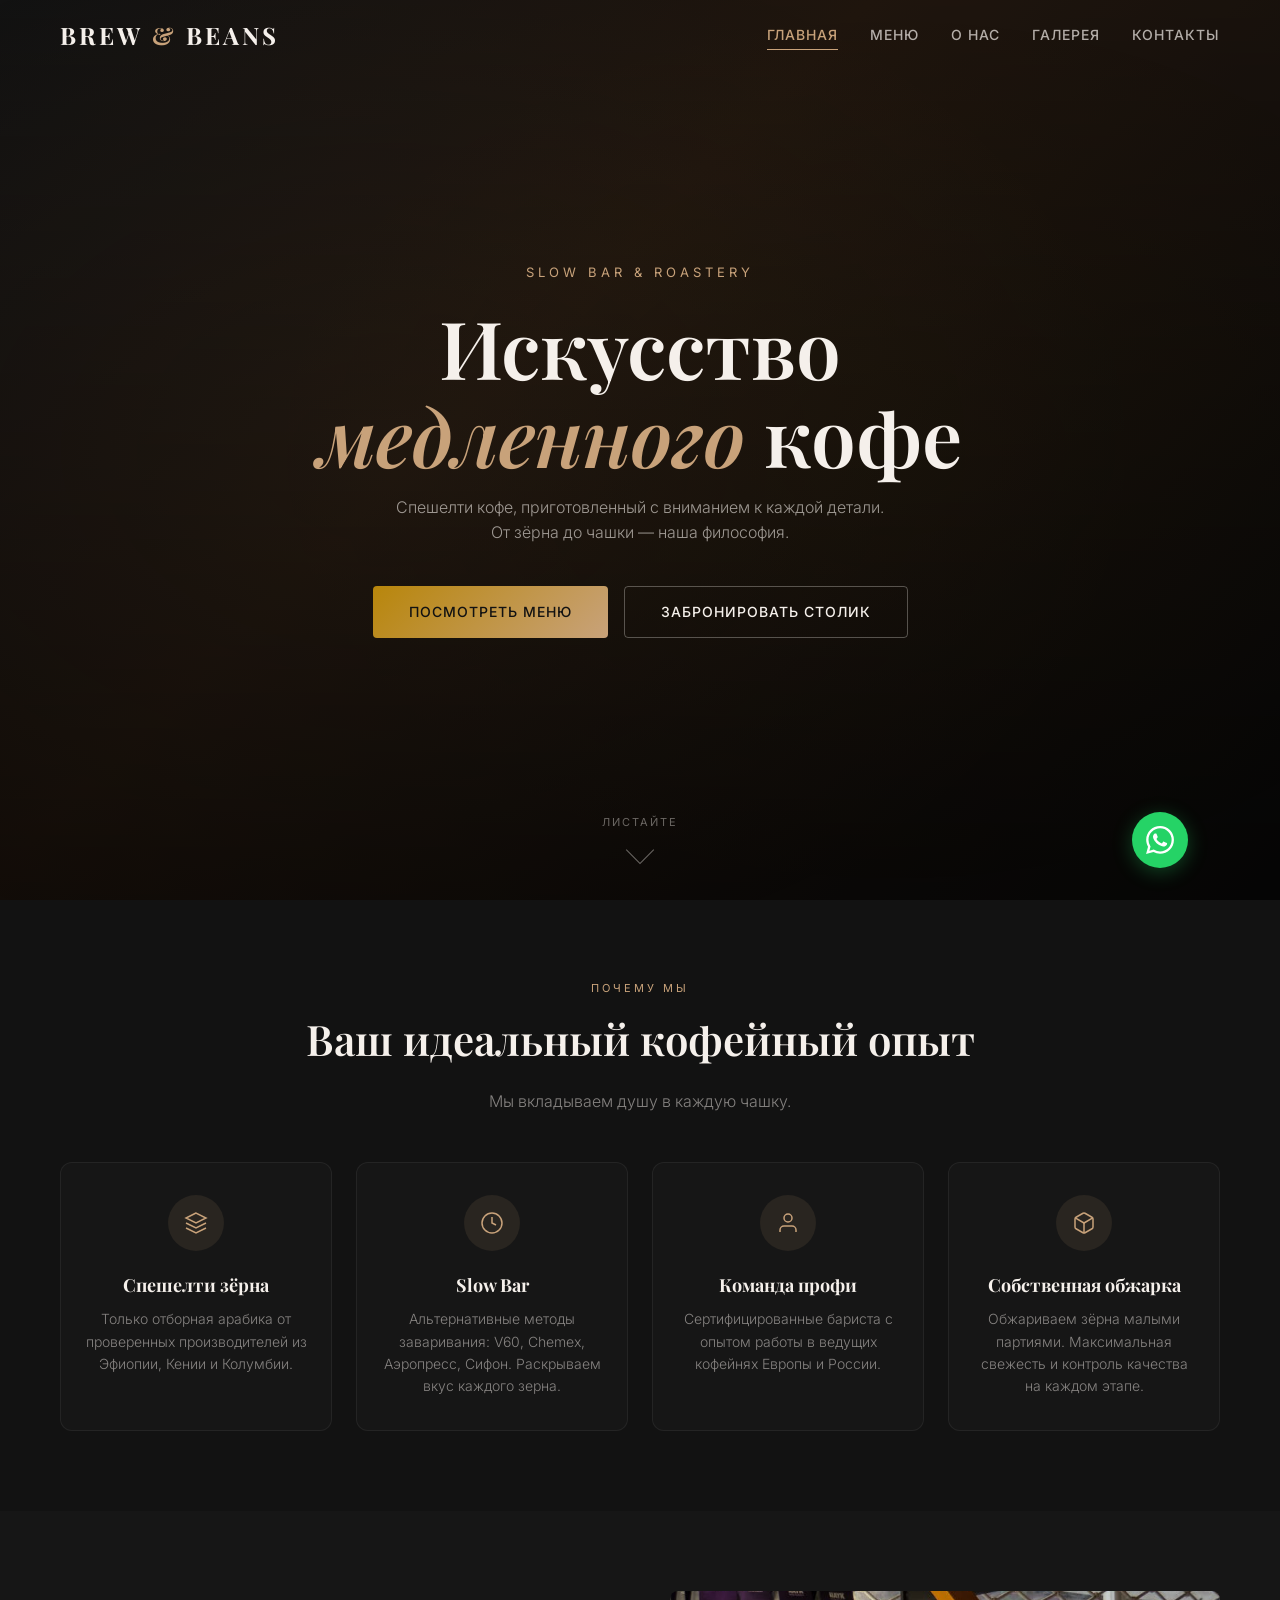
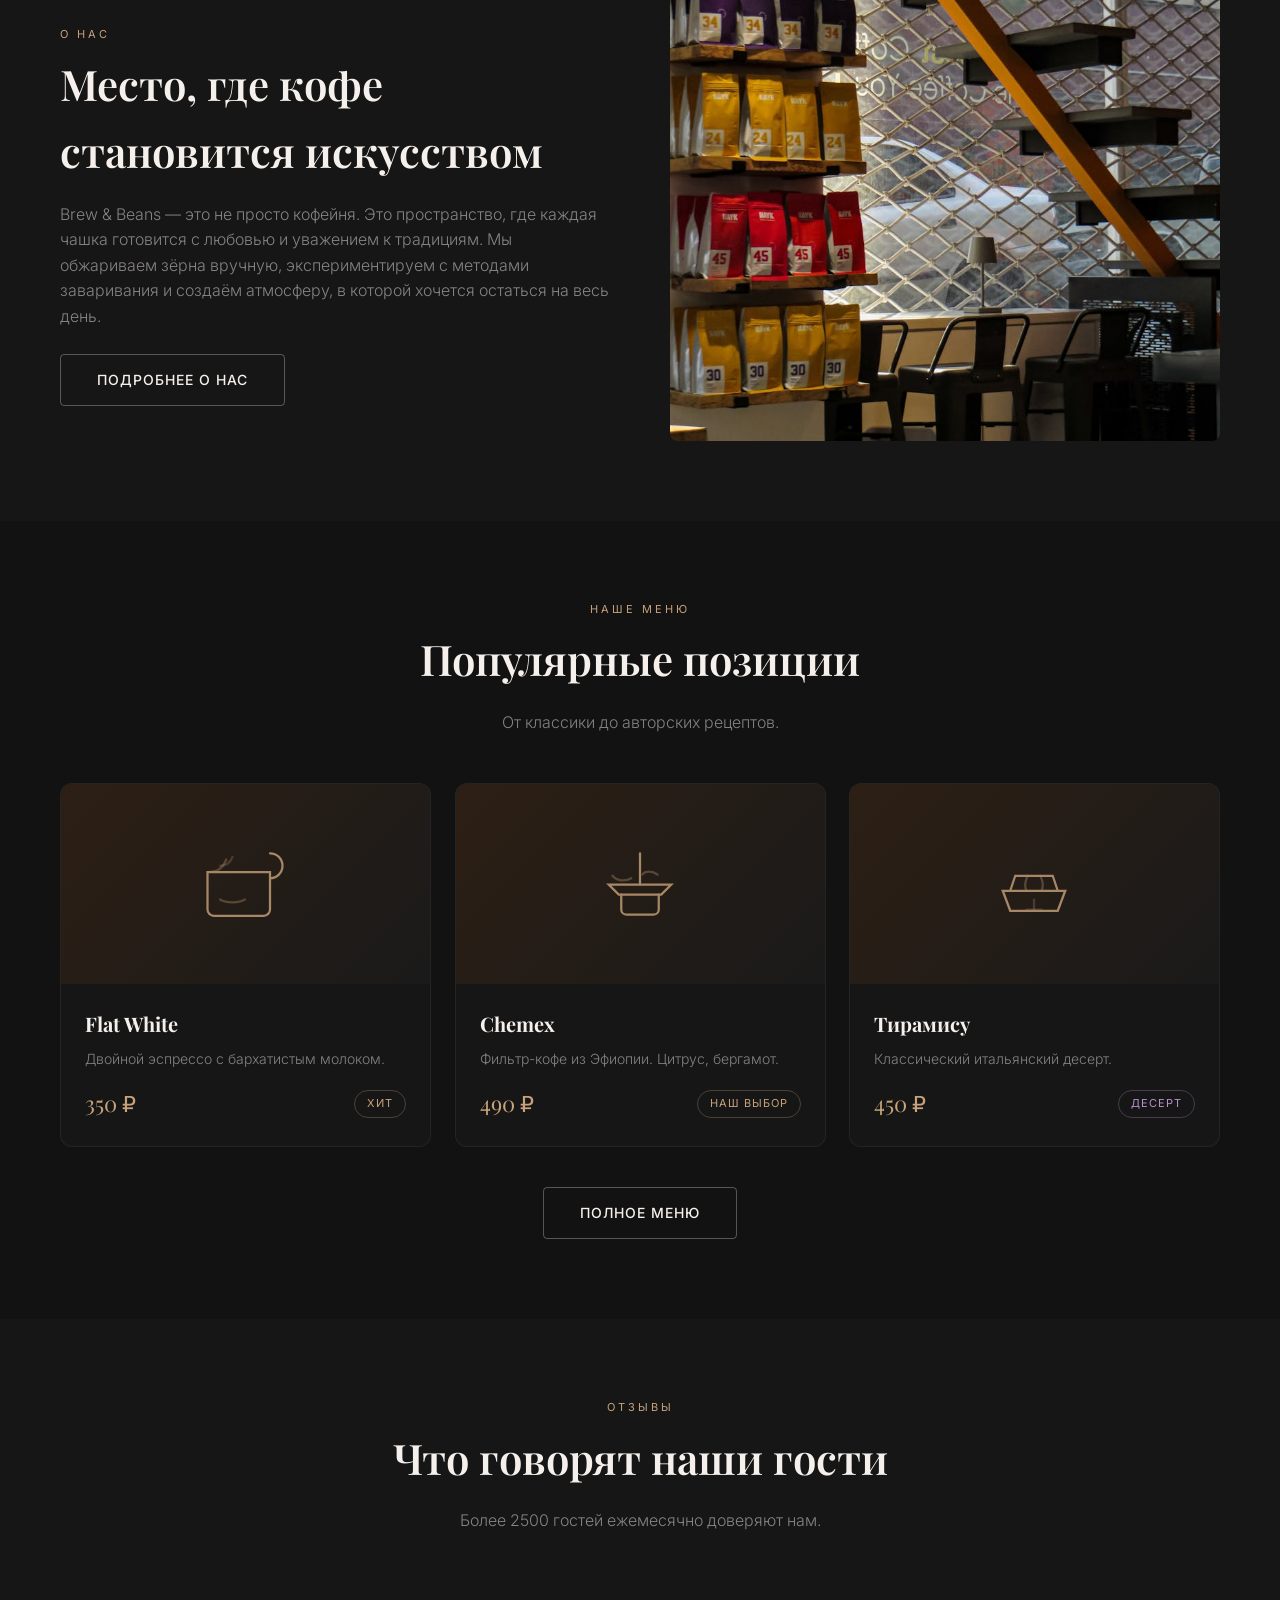
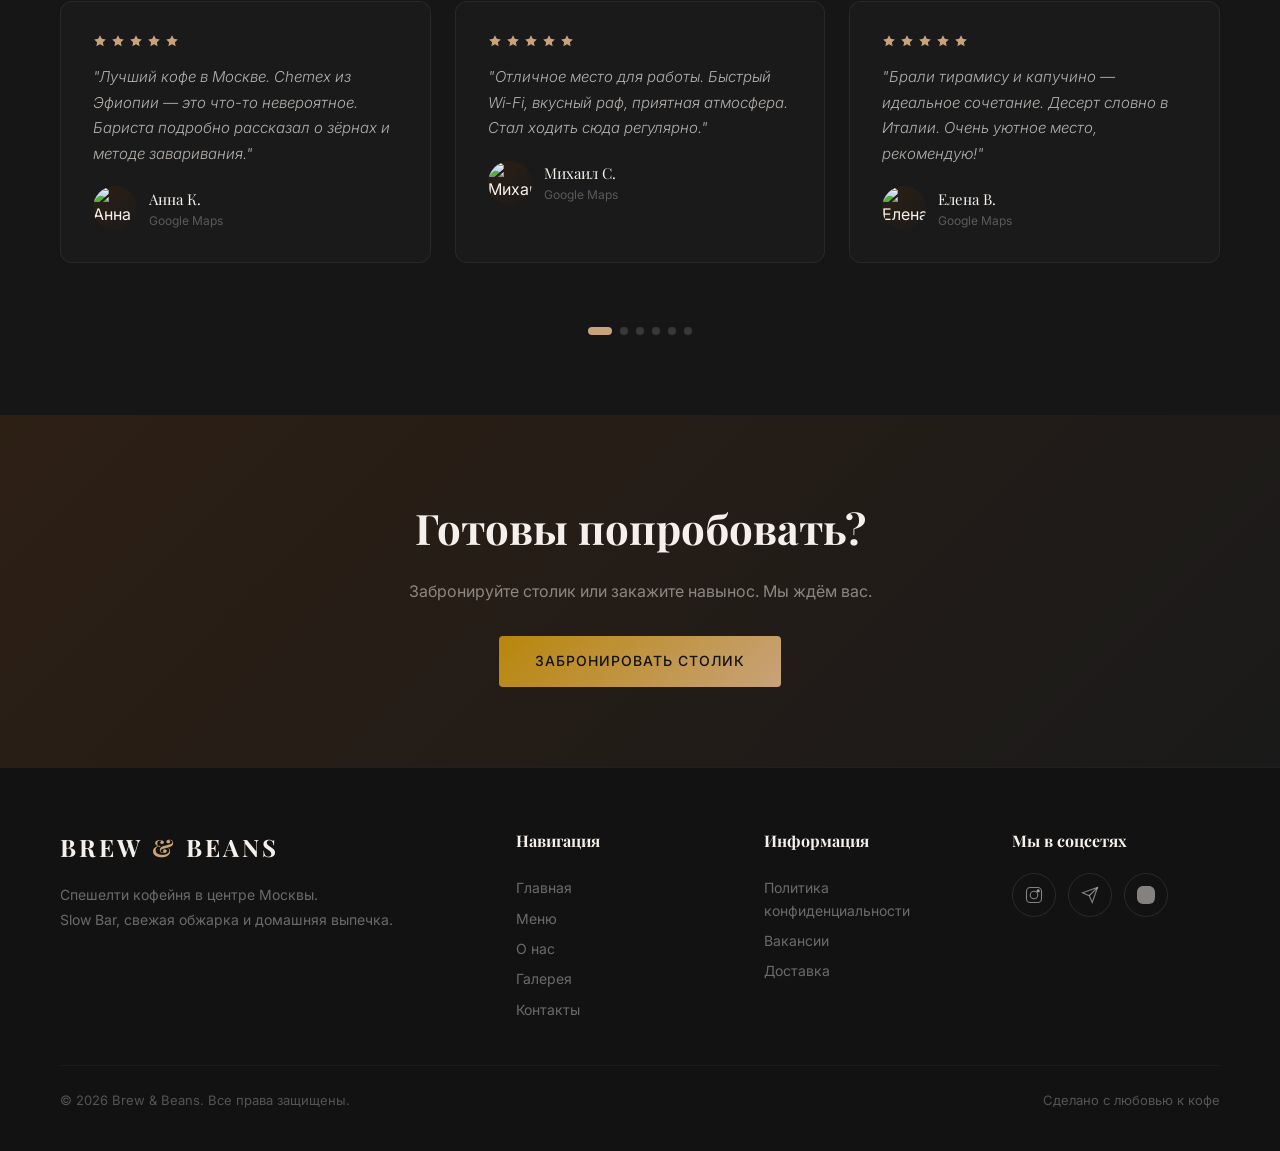
==== commit fcd0971a: "Add files via upload" ====
--- a/brew-beans/multipage/index.html
+++ b/brew-beans/multipage/index.html
@@ -9,7 +9,7 @@
   <meta property="og:description" content="Спешелти кофейня в центре Москвы. Slow Bar, свежая обжарка, домашняя выпечка.">
   <meta property="og:type" content="website">
   <meta property="og:locale" content="ru_RU">
-  <link rel="icon" href="data:image/svg+xml,%3Csvg xmlns='http://www.w3.org/2000/svg' viewBox='0 0 100 100'%3E%3Ctext y='.9em' font-size='90'%3E☕%3C/text%3E%3C/svg%3E">
+  <link rel="icon" href="favicon.png" type="image/png">
   <link rel="preconnect" href="https://fonts.googleapis.com">
   <link rel="preconnect" href="https://fonts.gstatic.com" crossorigin>
   <link href="https://fonts.googleapis.com/css2?family=Inter:wght@300;400;500;600&family=Playfair+Display:ital,wght@0,400;0,500;0,600;0,700;1,400&display=swap" rel="stylesheet">
@@ -134,7 +134,7 @@
       </div>
       <img
         class="about-preview-image reveal reveal-delay-1"
-        src="https://images.unsplash.com/photo-1495474472287-4d71bcdd2085?auto=format&fit=crop&w=800&h=900&q=80"
+        src="coffee.jpg"
         alt="Интерьер кофейни"
         loading="lazy"
       >
--- a/brew-beans/multipage/css/style.css
+++ b/brew-beans/multipage/css/style.css
@@ -225,7 +225,7 @@
 /* ---------- Hero ---------- */
 .hero {
   position: relative;
-  height: 100vh;
+  height: 100vh; height: 100dvh;
   display: flex;
   align-items: center;
   justify-content: center;
@@ -886,7 +886,7 @@
   .menu-cat-btn { padding: 8px 16px; font-size: 11px; }
   .gallery-grid { column-count: 2; column-gap: 8px; }
   .gallery-item { margin-bottom: 8px; }
-  .gallery-item-overlay { opacity: 0; }
+  .gallery-item-overlay { opacity: 1; background: rgba(0,0,0,0.3); }
   .gallery-item-overlay span { font-size: 10px; }
   .contact-grid { gap: 32px; }
   .contact-map { height: 200px; }
@@ -903,17 +903,17 @@
   .team-grid { grid-template-columns: 1fr; }
 }
 @media (max-width: 400px) {
-  .gallery-grid { column-count: 2; }
+  .gallery-grid { column-count: 1; }
   .hero-title { font-size: 34px; }
 }
 @media (hover: none) and (pointer: coarse) {
   .menu-card:hover { transform: none; box-shadow: none; }
   .menu-card:active { transform: translateY(-4px); }
   .gallery-item:hover img { transform: none; filter: none; }
-  .gallery-item-overlay { opacity: 0; }
   .feature-card:hover { transform: none; box-shadow: none; }
   .btn:hover { transform: none; box-shadow: none; }
   .form-submit:hover { transform: none; box-shadow: none; }
+  .date-picker-hidden { pointer-events: auto; }
 }
 @media (prefers-reduced-motion: reduce) {
   *, *::before, *::after {
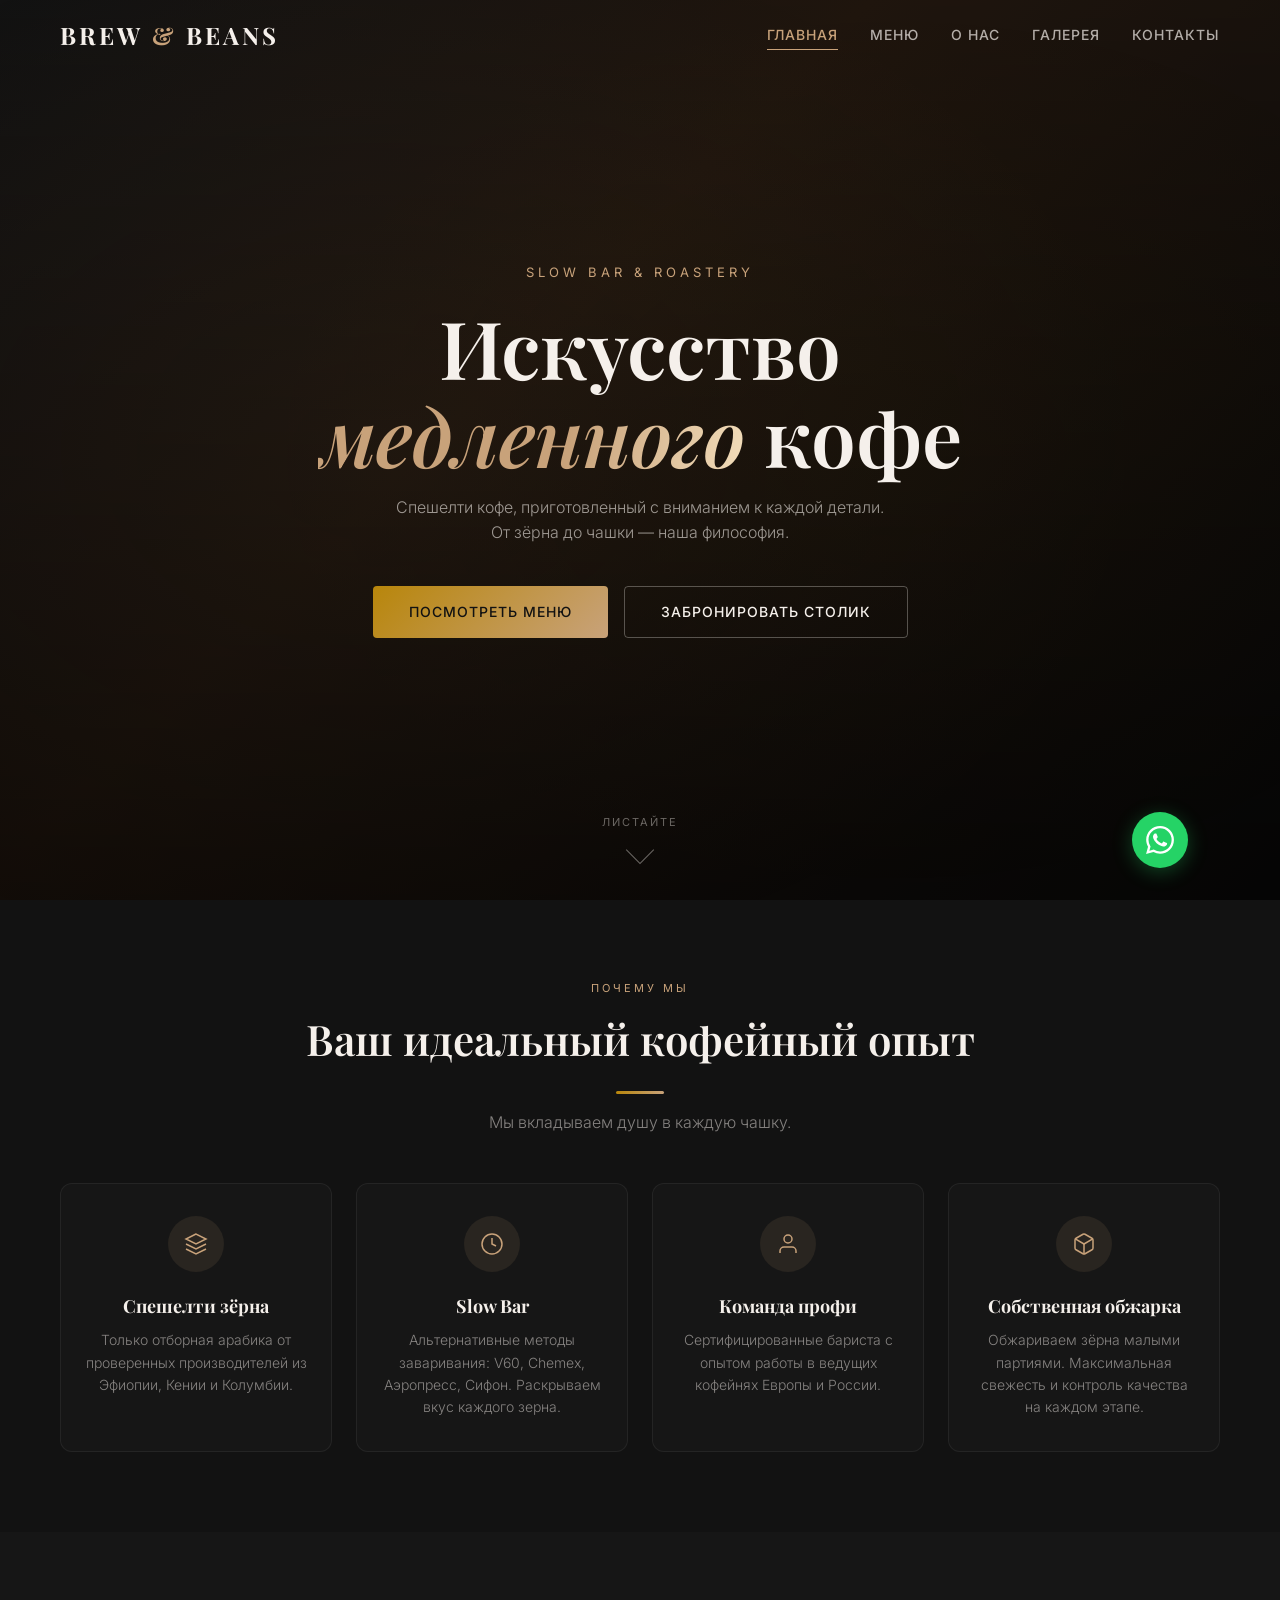
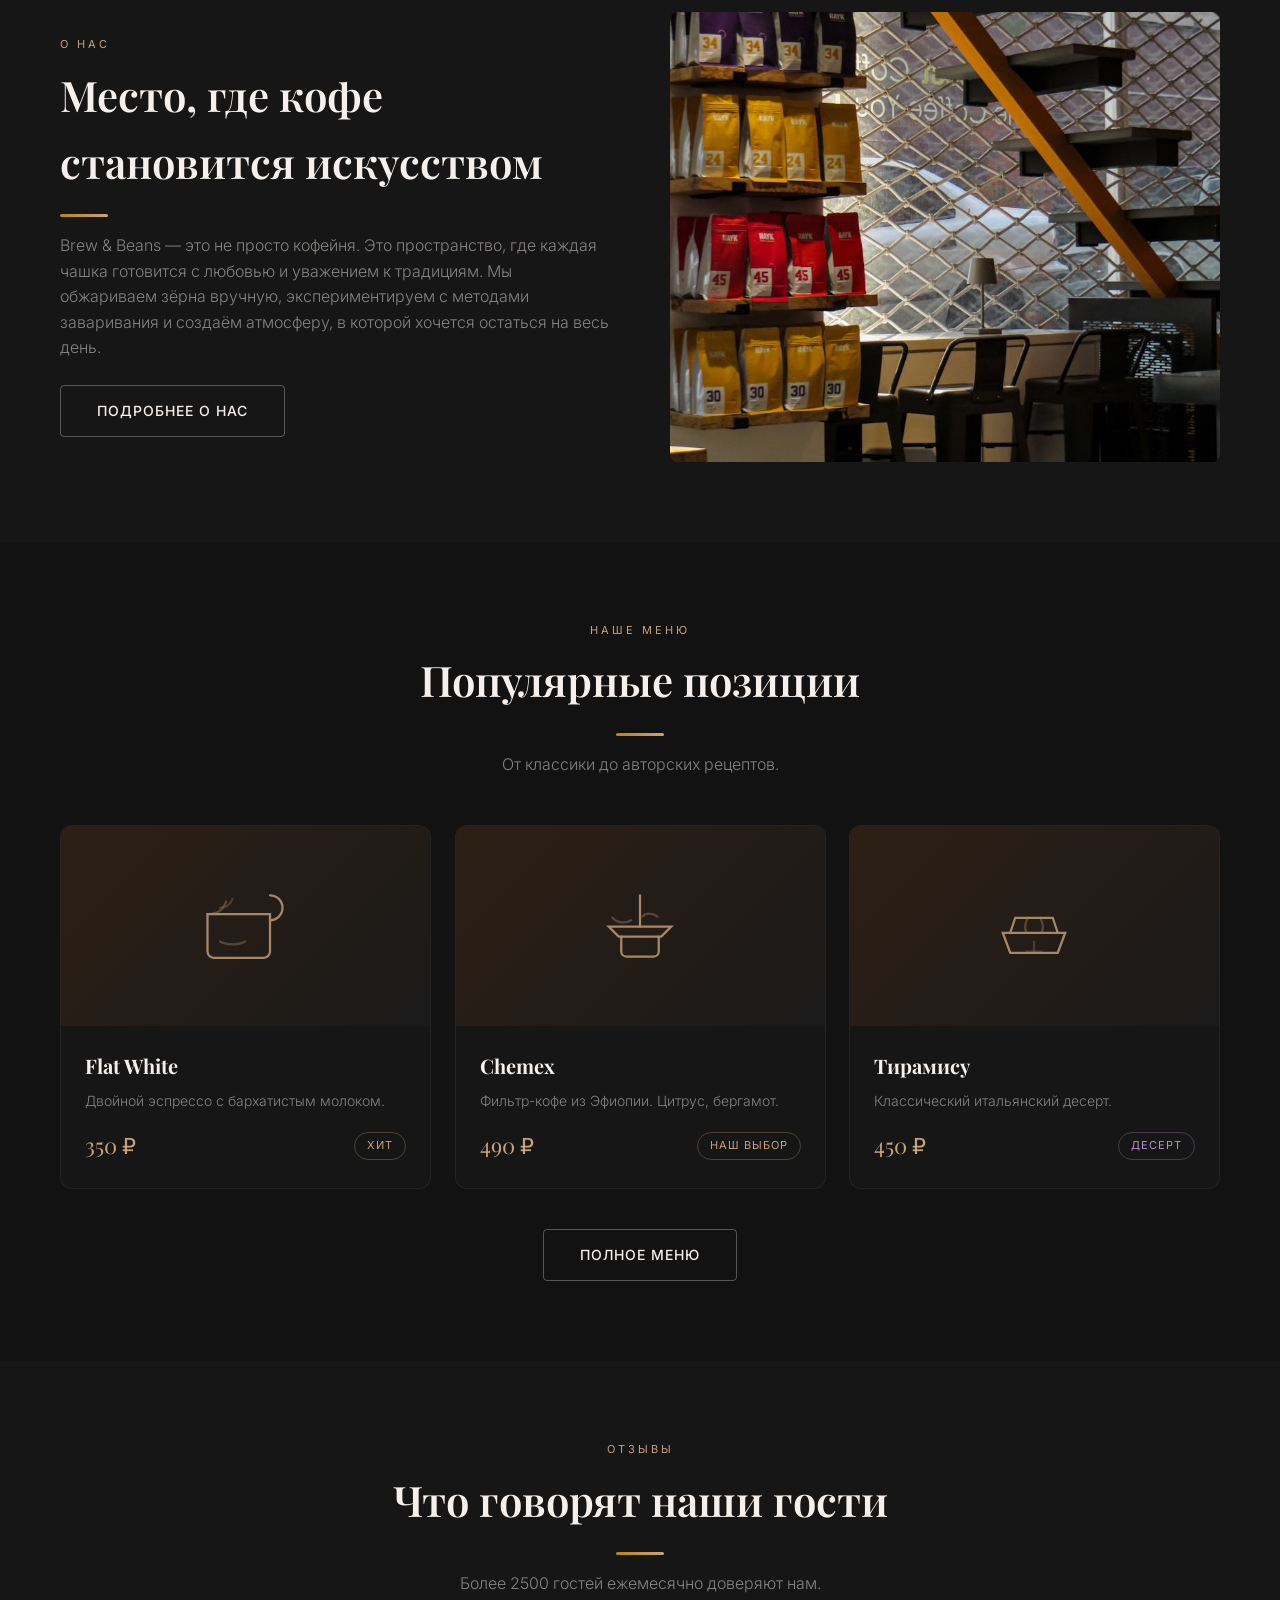
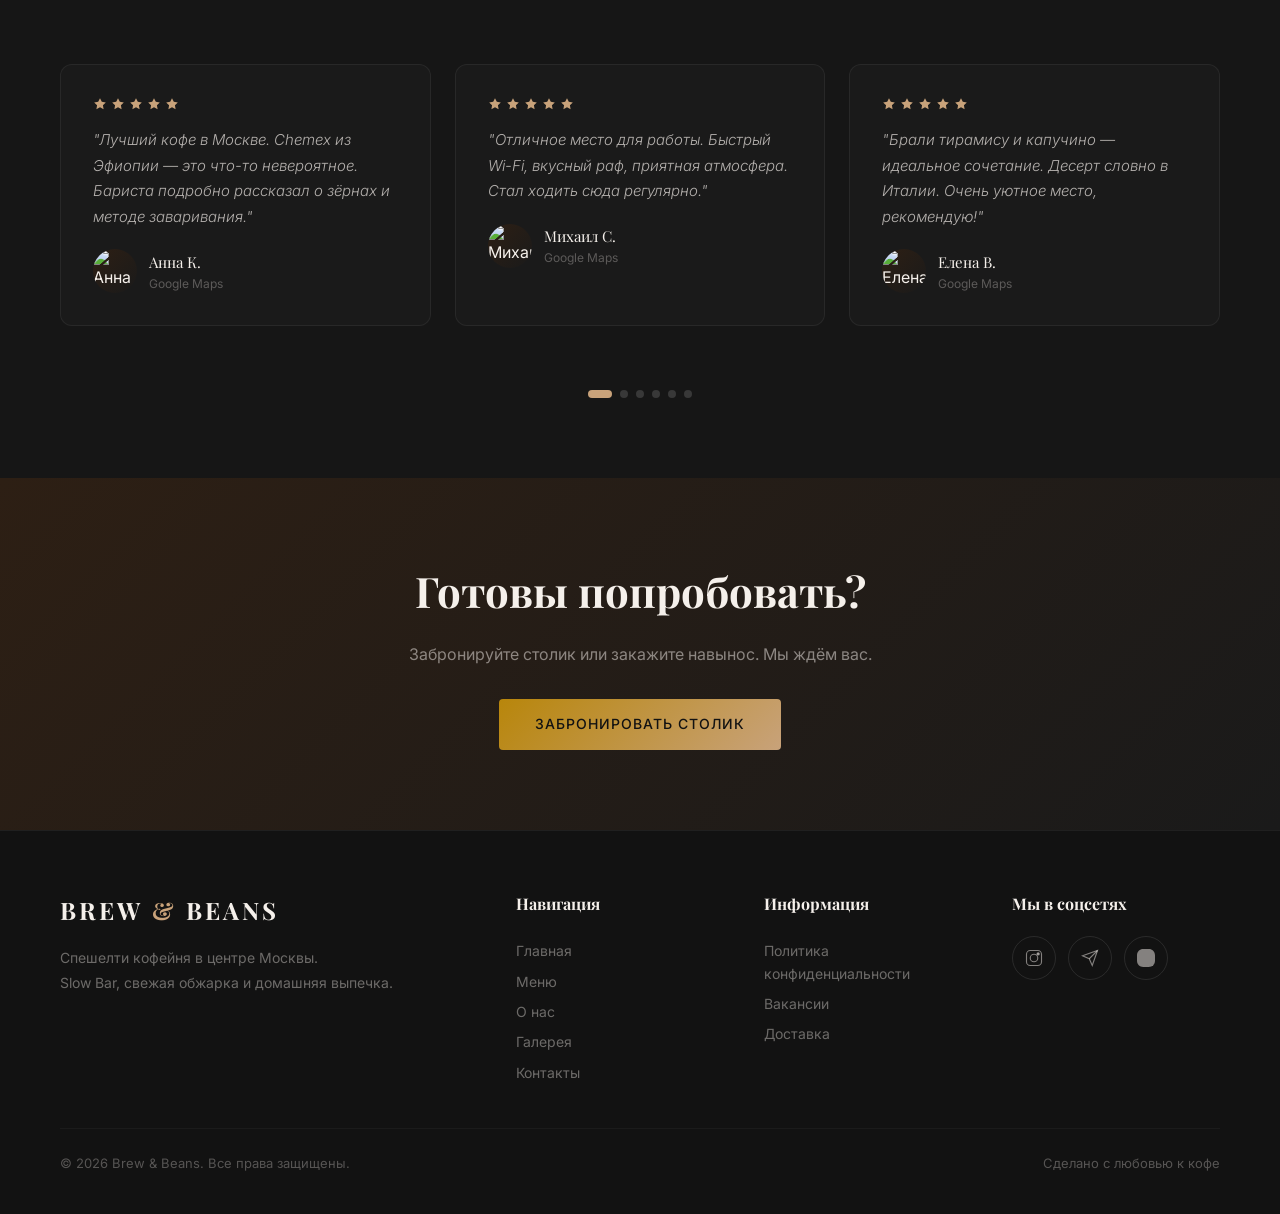
==== commit d100fca9: "Update multipage site: add SEO files, PWA icons, privacy/404 pages, refresh content" ====
--- a/brew-beans/multipage/index.html
+++ b/brew-beans/multipage/index.html
@@ -9,11 +9,56 @@
   <meta property="og:description" content="Спешелти кофейня в центре Москвы. Slow Bar, свежая обжарка, домашняя выпечка.">
   <meta property="og:type" content="website">
   <meta property="og:locale" content="ru_RU">
-  <link rel="icon" href="favicon.png" type="image/png">
+  <link rel="canonical" href="https://brewbeans.ru/">
+  <meta name="theme-color" content="#121212">
+  <meta name="robots" content="index, follow">
+  <link rel="icon" type="image/svg+xml" href="favicon.svg">
+  <link rel="icon" type="image/png" sizes="32x32" href="favicon-32.png">
+  <link rel="apple-touch-icon" sizes="180x180" href="apple-touch-icon.png">
+  <link rel="manifest" href="site.webmanifest">
+  <meta property="og:type" content="website">
+  <meta property="og:site_name" content="Brew & Beans">
+  <meta property="og:locale" content="ru_RU">
+  <meta property="og:title" content="BREW & BEANS — Спешелти кофейня в Москве">
+  <meta property="og:description" content="Спешелти кофейня Brew & Beans в центре Москвы. Slow Bar, свежая обжарка, домашняя выпечка. Забронируйте столик!">
+  <meta property="og:url" content="https://brewbeans.ru/">
+  <meta property="og:image" content="https://brewbeans.ru/og-image.jpg">
+  <meta property="og:image:width" content="1200">
+  <meta property="og:image:height" content="630">
+  <meta name="twitter:card" content="summary_large_image">
+  <meta name="twitter:title" content="BREW & BEANS — Спешелти кофейня в Москве">
+  <meta name="twitter:description" content="Спешелти кофейня Brew & Beans в центре Москвы. Slow Bar, свежая обжарка, домашняя выпечка. Забронируйте столик!">
+  <meta name="twitter:image" content="https://brewbeans.ru/og-image.jpg">
   <link rel="preconnect" href="https://fonts.googleapis.com">
   <link rel="preconnect" href="https://fonts.gstatic.com" crossorigin>
   <link href="https://fonts.googleapis.com/css2?family=Inter:wght@300;400;500;600&family=Playfair+Display:ital,wght@0,400;0,500;0,600;0,700;1,400&display=swap" rel="stylesheet">
   <link rel="stylesheet" href="css/style.css">
+  <script type="application/ld+json">
+  {
+    "@context": "https://schema.org",
+    "@type": "CafeOrCoffeeShop",
+    "name": "Brew & Beans",
+    "image": "https://brewbeans.ru/og-image.jpg",
+    "@id": "https://brewbeans.ru/",
+    "url": "https://brewbeans.ru/",
+    "telephone": "+7 495 123-45-67",
+    "email": "hello@brewbeans.ru",
+    "priceRange": "₽₽",
+    "servesCuisine": ["Кофе", "Десерты", "Завтраки", "Чай"],
+    "address": {
+      "@type": "PostalAddress",
+      "streetAddress": "Бульвар Кофейный, 7",
+      "addressLocality": "Москва",
+      "addressCountry": "RU"
+    },
+    "geo": { "@type": "GeoCoordinates", "latitude": 55.7558, "longitude": 37.6176 },
+    "openingHoursSpecification": [
+      { "@type": "OpeningHoursSpecification", "dayOfWeek": ["Monday","Tuesday","Wednesday","Thursday","Friday"], "opens": "08:00", "closes": "22:00" },
+      { "@type": "OpeningHoursSpecification", "dayOfWeek": ["Saturday","Sunday"], "opens": "09:00", "closes": "23:00" }
+    ],
+    "sameAs": ["https://instagram.com/brewbeans", "https://t.me/brewbeans", "https://vk.com/brewbeans"]
+  }
+  </script>
 </head>
 <body>
 
@@ -205,20 +250,20 @@
       </div>
       <div class="footer-links">
         <h4>Информация</h4>
-        <a href="#">Политика конфиденциальности</a>
-        <a href="#">Вакансии</a>
-        <a href="#">Доставка</a>
+        <a href="privacy.html">Политика конфиденциальности</a>
+        <a href="mailto:hello@brewbeans.ru?subject=Вакансия%20в%20Brew%20%26%20Beans">Вакансии</a>
+        <a href="contact.html">Доставка</a>
       </div>
       <div>
         <h4>Мы в соцсетях</h4>
         <div class="footer-social">
-          <a href="#" aria-label="Instagram">
+          <a href="https://instagram.com/brewbeans" target="_blank" rel="noopener" aria-label="Instagram">
             <svg width="18" height="18" viewBox="0 0 24 24" fill="none" stroke="currentColor" stroke-width="1.5"><rect x="2" y="2" width="20" height="20" rx="5"/><circle cx="12" cy="12" r="5"/><circle cx="17.5" cy="6.5" r="1.5" fill="currentColor"/></svg>
           </a>
-          <a href="#" aria-label="Telegram">
+          <a href="https://t.me/brewbeans" target="_blank" rel="noopener" aria-label="Telegram">
             <svg width="18" height="18" viewBox="0 0 24 24" fill="none" stroke="currentColor" stroke-width="1.5"><path d="M22 2 11 13"/><path d="M22 2 15 22 11 13 2 9 22 2z"/></svg>
           </a>
-          <a href="#" aria-label="VK">
+          <a href="https://vk.com/brewbeans" target="_blank" rel="noopener" aria-label="VK">
             <svg width="18" height="18" viewBox="0 0 24 24" fill="currentColor"><path d="M15.684 0H8.316C3.606 0 0 3.606 0 8.316v7.368C0 20.394 3.606 24 8.316 24h7.368C20.394 24 24 20.394 24 15.684V8.316C24 3.606 20.394 0 15.684 0zm3.6 16.772h-1.5c-.6 0-.78-.456-1.44-1.296-.72-.78-1.02-.876-1.2-.876-.24 0-.36.12-.36.72v1.02c0 .3-.12.48-.54.48a5.11 5.11 0 0 1-2.22-.9c-1.56-.96-2.76-2.88-2.88-3.06-.12-.24-.24-.48-.24-.72 0-.18.12-.36.24-.36s.36-.12.48-.12.18-.12.12-.24c-.06-.12-.24-.48-.36-.72-.3-.72-.84-1.56-1.2-2.04-.18-.24-.36-.36-.6-.36h-.48c-.18 0-.36.12-.36.36v.6c0 .36.12.72.24 1.02.6 1.2 1.56 2.28 1.68 2.4.12.12.24.24.24.36 0 .12-.12.24-.24.36-.24.24-.36.48-.36.72 0 .24.12.48.24.6.6.72 1.68 1.74 1.68 1.74s.12.12.12.24c0 .12-.12.24-.24.36-.36.36-1.08 1.2-1.2 1.44-.12.24-.36.48-.12.72.24.24.72.36 1.08.48.48.12.96.36 1.44.72.48.36.96.84 1.44 1.44.36.48.72.96 1.08 1.2.24.12.48.24.72.24h1.5c.36 0 .6-.24.6-.6v-1.44c0-.36.12-.6.36-.6.24 0 .48.12.84.6.24.36.48.72.84 1.08.24.24.48.48.84.48h1.5c.36 0 .6-.24.6-.6-.06-.48-.84-1.44-1.68-2.4-.48-.6-.84-1.08-.96-1.32-.12-.24-.12-.48 0-.72.12-.24.6-.72 1.08-1.2.72-.72 1.56-1.68 1.8-2.16.24-.48.48-.84.6-1.08.12-.24 0-.48-.24-.48z"/></svg>
           </a>
         </div>
--- a/brew-beans/multipage/css/style.css
+++ b/brew-beans/multipage/css/style.css
@@ -874,37 +874,58 @@
   .nav { display: none; }
   .burger { display: block; }
   .mobile-menu { display: flex; }
+  .hero-subtitle { font-size: 11px; letter-spacing: 3px; margin-bottom: 12px; }
+  .hero-title { font-size: clamp(28px, 7vw, 42px); }
+  .hero-desc { font-size: 14px; margin-bottom: 24px; }
   .hero-buttons { flex-direction: column; width: 100%; }
   .hero-buttons .btn { width: 100%; }
-  .features-grid { grid-template-columns: 1fr; }
-  .about-preview-grid { grid-template-columns: 1fr; gap: 32px; }
-  .about-preview-image { height: 280px; }
-  .page-header { padding: 100px 0 40px; }
-  .section { padding: 60px 0; }
-  .menu-grid { grid-template-columns: 1fr; }
-  .menu-categories { gap: 8px; }
-  .menu-cat-btn { padding: 8px 16px; font-size: 11px; }
-  .gallery-grid { column-count: 2; column-gap: 8px; }
-  .gallery-item { margin-bottom: 8px; }
+  .btn { padding: 12px 24px; font-size: 12px; min-height: 44px; }
+  .section-title { font-size: clamp(24px, 5vw, 32px); margin-bottom: 12px; }
+  .section-desc { font-size: 14px; }
+  .features-grid { grid-template-columns: 1fr; gap: 16px; }
+  .feature-card { padding: 24px; }
+  .about-preview-grid { grid-template-columns: 1fr; gap: 24px; }
+  .about-preview-image { height: 200px; }
+  .page-header { padding: 80px 0 28px; }
+  .page-header .page-title { font-size: clamp(26px, 6vw, 36px); }
+  .page-header .page-desc { font-size: 14px; }
+  .section { padding: 40px 0; }
+  .menu-grid { grid-template-columns: 1fr; gap: 16px; margin-top: 24px; }
+  .menu-card-body { padding: 16px; }
+  .menu-card-title { font-size: 17px; }
+  .menu-card-desc { font-size: 13px; }
+  .menu-card-price { font-size: 18px; }
+  .menu-categories { gap: 6px; }
+  .menu-cat-btn { padding: 6px 12px; font-size: 10px; }
+  .gallery-grid { column-count: 2; column-gap: 6px; margin-top: 24px; }
+  .gallery-item { margin-bottom: 6px; }
   .gallery-item-overlay { opacity: 1; background: rgba(0,0,0,0.3); }
-  .gallery-item-overlay span { font-size: 10px; }
-  .contact-grid { gap: 32px; }
-  .contact-map { height: 200px; }
-  .footer-grid { grid-template-columns: 1fr; gap: 32px; }
-  .footer-bottom { flex-direction: column; gap: 12px; text-align: center; }
-  .scroll-top { bottom: 20px; right: 20px; }
-  .whatsapp-float { bottom: 84px; right: 20px; width: 48px; height: 48px; }
-  .whatsapp-float svg { width: 24px; height: 24px; }
-  .toast { left: 20px; right: 20px; transform: translateY(100px); }
+  .gallery-item-overlay span { font-size: 9px; }
+  .contact-grid { gap: 24px; }
+  .contact-map { height: 180px; }
+  .footer-grid { grid-template-columns: 1fr; gap: 24px; }
+  .footer-bottom { flex-direction: column; gap: 8px; text-align: center; font-size: 12px; }
+  .scroll-top { bottom: 16px; right: 16px; width: 40px; height: 40px; }
+  .whatsapp-float { bottom: 72px; right: 16px; width: 44px; height: 44px; }
+  .whatsapp-float svg { width: 22px; height: 22px; }
+  .toast { left: 16px; right: 16px; transform: translateY(100px); font-size: 13px; padding: 12px 16px; }
   .toast.show { transform: translateY(0); }
-  .timeline::before { left: 20px; }
-  .timeline-item { width: 100%; padding-left: 50px !important; padding-right: 0 !important; margin-left: 0 !important; justify-content: flex-start !important; }
-  .timeline-item .timeline-dot { left: 13px !important; right: auto !important; }
-  .team-grid { grid-template-columns: 1fr; }
+  .timeline::before { left: 16px; }
+  .timeline-item { width: 100%; padding-left: 44px !important; padding-right: 0 !important; margin-left: 0 !important; justify-content: flex-start !important; }
+  .timeline-item .timeline-dot { left: 9px !important; right: auto !important; }
+  .team-grid { grid-template-columns: 1fr; gap: 24px; }
+  .review-card { padding: 20px; }
+  .cta { padding: 40px 0; }
+  .cta h2 { font-size: 24px; }
 }
 @media (max-width: 400px) {
   .gallery-grid { column-count: 1; }
-  .hero-title { font-size: 34px; }
+  .hero-title { font-size: clamp(24px, 7vw, 34px); }
+  .section { padding: 28px 0; }
+  .section-title { font-size: 22px; }
+  .menu-card-body { padding: 12px; }
+  .page-header { padding: 70px 0 20px; }
+  .feature-card { padding: 16px; }
 }
 @media (hover: none) and (pointer: coarse) {
   .menu-card:hover { transform: none; box-shadow: none; }
@@ -1113,3 +1134,80 @@
 @media (max-width: 767px) {
   .review-card { flex: 0 0 85%; min-width: 0; }
 }
+
+/* ============================================================
+   UPGRADE v2 — micro-interactions, polish & accessibility
+   ============================================================ */
+
+/* Scroll progress bar */
+.scroll-progress {
+  position: fixed; top: 0; left: 0; height: 3px; width: 100%;
+  transform: scaleX(0); transform-origin: 0 50%;
+  background: linear-gradient(90deg, #B8860B, #C8A27A, #E8C9A0);
+  z-index: 1100; pointer-events: none;
+  transition: transform 0.1s linear;
+  box-shadow: 0 0 12px rgba(200,162,122,0.5);
+}
+
+/* Accessible focus ring */
+a:focus-visible, button:focus-visible,
+input:focus-visible, textarea:focus-visible,
+[tabindex]:focus-visible, .time-picker-trigger:focus-visible {
+  outline: 2px solid #C8A27A;
+  outline-offset: 3px;
+  border-radius: 4px;
+}
+
+/* Primary buttons: sweeping sheen on hover */
+.btn-primary, .form-submit { position: relative; overflow: hidden; isolation: isolate; }
+.btn-primary::before, .form-submit::before {
+  content: ''; position: absolute; top: 0; left: -120%;
+  width: 60%; height: 100%; z-index: -1;
+  background: linear-gradient(100deg, transparent, rgba(255,255,255,0.45), transparent);
+  transform: skewX(-20deg);
+  transition: left 0.6s ease;
+}
+.btn-primary:hover::before, .form-submit:hover::before { left: 140%; }
+
+/* Hero accent word shimmer */
+.hero-title i {
+  background: linear-gradient(100deg, #C8A27A 30%, #F1DBB8 50%, #C8A27A 70%);
+  background-size: 200% auto;
+  -webkit-background-clip: text; background-clip: text;
+  -webkit-text-fill-color: transparent; color: transparent;
+  animation: gold-shimmer 5s linear infinite;
+}
+@keyframes gold-shimmer { to { background-position: 200% center; } }
+
+/* Card top accent line on hover */
+.menu-card, .feature-card { position: relative; }
+.menu-card::after, .feature-card::after {
+  content: ''; position: absolute; top: 0; left: 0; right: 0; height: 2px;
+  background: linear-gradient(90deg, transparent, #C8A27A, transparent);
+  transform: scaleX(0); transition: transform 0.4s ease;
+}
+.menu-card:hover::after, .feature-card:hover::after { transform: scaleX(1); }
+
+/* Section title underline accent */
+.section-title::after, .page-title::after {
+  content: ''; display: block;
+  width: 48px; height: 3px; margin-top: 18px; border-radius: 2px;
+  background: linear-gradient(90deg, #B8860B, #C8A27A);
+}
+.page-title::after { margin-left: auto; margin-right: auto; }
+/* keep centered section headers' underline centered */
+.menu-section-header .section-title::after,
+div[style*="text-align: center"] > .section-title::after,
+div[style*="text-align:center"] > .section-title::after { margin-left: auto; margin-right: auto; }
+
+/* Lift the timeline dots with a soft glow */
+.timeline-dot { box-shadow: 0 0 0 4px rgba(200,162,122,0.15); }
+
+/* Footer link micro-underline */
+.footer-links a { position: relative; width: fit-content; }
+
+/* Gallery: nicer idle state on touch */
+@media (prefers-reduced-motion: reduce) {
+  .hero-title i { animation: none; -webkit-text-fill-color: #C8A27A; color: #C8A27A; }
+  .scroll-progress { transition: none; }
+}
